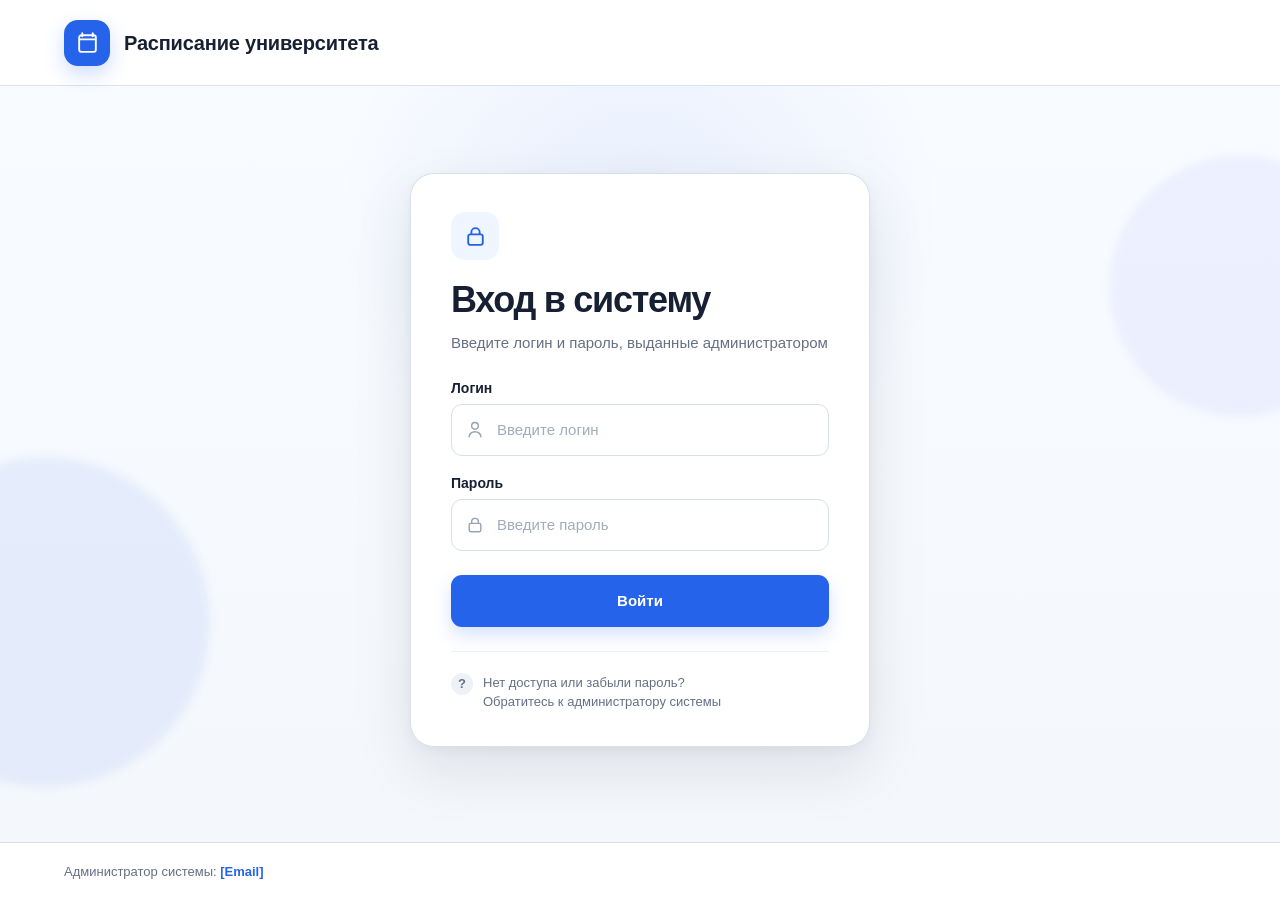
==== frontend/index.html @ 4f02b2ba "Add authorization frontend" ====
<!DOCTYPE html>

<html lang="ru">

<head>
    <!-- head хранит служебную информацию о странице -->

    <meta charset="UTF-8">
    <!-- UTF-8 нужен, чтобы русские буквы отображались правильно -->

    <meta name="viewport" content="width=device-width, initial-scale=1.0">
    <!-- Эта строка помогает странице нормально выглядеть на телефонах -->
    <!-- width=device-width означает использовать реальную ширину экрана -->

    <title>Вход — Расписание университета</title>
    <!-- title — название вкладки в браузере -->

    <link rel="stylesheet" href="styles.css">
    <!-- Подключаем отдельный файл styles.css -->
</head>

<body>
    <!-- body содержит все, что пользователь видит на странице -->

    <div class="page">
        <!-- div — обычный контейнер для объединения элементов -->
        <!-- class="page" связывает этот блок со стилями из styles.css -->

        <header class="page-header">
            <!-- header — верхняя часть страницы, т.е. шапка -->

            <a class="brand" href="#" aria-label="Расписание университета">
                <!-- a обычно используется для ссылки -->
                <!-- Здесь ссылка оформлена как название нашего сайта -->
                <!-- href="#" пока никуда не переводит -->
                <!-- aria-label помогает программам чтения с экрана понять назначение ссылки -->

                <span class="brand__icon" aria-hidden="true">
                    <!-- span — небольшой строчный контейнер -->
                    <!-- Внутри находится иконка календаря -->
                    <!-- aria-hidden="true" говорит, что эту декоративную иконку можно не озвучивать -->

                    <svg viewBox="0 0 24 24" fill="none">
                        <!-- svg позволяет рисовать простые значки прямо в HTML -->
                        <!-- viewBox задает внутреннюю систему координат значка -->
                        <!-- fill="none" означает, что фигура внутри не будет залита цветом -->

                        <path
                            d="M7 3V6M17 3V6M4.5 9H19.5M6 5H18C19.1 5 20 5.9 20 7V19C20 20.1 19.1 21 18 21H6C4.9 21 4 20.1 4 19V7C4 5.9 4.9 5 6 5Z"
                            stroke="currentColor"
                            stroke-width="1.8"
                            stroke-linecap="round"
                            stroke-linejoin="round"
                        />
                        <!-- path описывает линии, из которых нарисован календарь -->
                    </svg>
                </span>

                <span class="brand__text">
                    <!-- Отдельный контейнер для текста названия системы -->

                    <strong>Расписание университета</strong>
                </span>
            </a>
        </header>

        <main class="page-main">
            <!-- main — основное содержимое страницы -->

            <div class="background-shape background-shape--left" aria-hidden="true"></div>
            <!-- Декоративный круг слева -->
            <!-- Он пустой, тк его внешний вид полностью задается через CSS -->

            <div class="background-shape background-shape--right" aria-hidden="true"></div>
            <!-- Такой же декоративный круг справа -->

            <section class="login-card" aria-labelledby="login-title">
                <!-- section объединяет отдельный смысловой раздел страницы - карточка авторизации -->
                <!-- aria-labelledby связывает раздел с заголовком login-title -->

                <div class="login-card__badge" aria-hidden="true">
                    <!-- Контейнер для декоративной иконки замка -->

                    <svg viewBox="0 0 24 24" fill="none">
                        <!-- Векторная иконка замка -->

                        <path
                            d="M8 10V8C8 5.79 9.79 4 12 4C14.21 4 16 5.79 16 8V10M7 10H17C18.1 10 19 10.9 19 12V18C19 19.1 18.1 20 17 20H7C5.9 20 5 19.1 5 18V12C5 10.9 5.9 10 7 10Z"
                            stroke="currentColor"
                            stroke-width="1.8"
                            stroke-linecap="round"
                            stroke-linejoin="round"
                        />
                        <!-- path рисует сам замок -->
                    </svg>
                </div>

                <div class="login-card__heading">
                    <!-- Этот блок хранит заголовок и пояснение формы -->

                    <h1 class="login-card__title" id="login-title">Вход в систему</h1>
                    <!-- h1 — главный заголовок страницы -->
                    <!-- id нужен, чтобы к этому элементу можно было обратиться из CSS, JavaScript или aria-labelledby -->

                    <p class="login-card__subtitle">
                        <!-- p - обычный текстовый абзац -->
                        Введите логин и пароль, выданные администратором
                    </p>
                </div>

                <div
                    class="message message--error"
                    id="login-message"
                    role="alert"
                    aria-live="polite"
                    hidden
                >
                    <!-- Блок для общего сообщения об ошибке входа -->
                    <!-- hidden прячет его при первой загрузке страницы -->
                    <!-- JavaScript уберет hidden, если нужно показать ошибку -->
                    <!-- role="alert" помечает этот блок как важное сообщение для польз-ля-->

                    <span class="message__icon" aria-hidden="true">!</span>
                    <!-- Небольшая иконка с восклицательным знаком -->

                    <div class="message__text">
                        <!-- Контейнер для текста ошибки -->

                        <strong id="message-title">Неверный логин или пароль</strong>
                        <!-- Короткий заголовок ошибки -->

                        <span id="message-description">Проверьте данные и попробуйте снова</span>
                        <!-- Более подробное описание ошибки -->
                    </div>
                </div>

                <form class="login-form" id="login-form" novalidate>
                    <!-- form объединяет поля, которые пользователь должен заполнить -->
                    <!-- id="login-form" нужен JavaScript, чтобы найти эту форму -->
                    <!-- novalidate отключает стандартные сообщения браузера -->
                    <!-- Благодаря этому свои сообщения об ошибках можно показать через JavaScript -->

                    <div class="form-field">
                        <!-- Один блок формы для логина -->

                        <label class="form-field__label" for="login">Логин</label>
                        <!-- label — подпись для поля -->
                        <!-- for="login" связывает подпись с полем, у которого id="login" -->
                        <!-- Если нажать на слово Логин, курсор перейдет в поле -->

                        <div class="form-field__control">
                            <!-- Контейнер объединяет иконку и само поле ввода -->

                            <span class="form-field__icon" aria-hidden="true">
                                <!-- Иконка пользователя внутри поля -->

                                <svg viewBox="0 0 24 24" fill="none">
                                    <!-- Векторная иконка пользователя -->

                                    <path
                                        d="M19 20C19 16.69 15.87 14 12 14C8.13 14 5 16.69 5 20M12 11C14.21 11 16 9.21 16 7C16 4.79 14.21 3 12 3C9.79 3 8 4.79 8 7C8 9.21 9.79 11 12 11Z"
                                        stroke="currentColor"
                                        stroke-width="1.7"
                                        stroke-linecap="round"
                                    />
                                    <!-- path рисует фигуру пользователя -->
                                </svg>
                            </span>

                            <input
                                class="form-field__input"
                                id="login"
                                name="login"
                                type="text"
                                autocomplete="username"
                                placeholder="Введите логин"
                                required
                            >
                            <!-- input — поле, куда пользователь вводит данные -->
                            <!-- autocomplete="username" разрешает браузеру подставлять сохраненный логин -->
                            <!-- placeholder показывает подсказку внутри пустого поля -->
                            <!-- required означает, что поле обязательно -->
                        </div>

                        <span class="form-field__error" id="login-error" hidden>
                            <!-- Отдельная ошибка для пустого поля логина -->
                            <!-- Сначала она скрыта через hidden -->
                            Введите логин
                        </span>
                    </div>

                    <div class="form-field">
                        <!-- Второй блок формы для пароля -->

                        <label class="form-field__label" for="password">Пароль</label>
                        <!-- Подпись связана с полем password -->

                        <div class="form-field__control">
                            <!-- Объединяем иконку замка и поле пароля -->

                            <span class="form-field__icon" aria-hidden="true">
                                <!-- Декоративная иконка замка -->

                                <svg viewBox="0 0 24 24" fill="none">
                                    <!-- Векторная иконка -->

                                    <path
                                        d="M8 10V8C8 5.79 9.79 4 12 4C14.21 4 16 5.79 16 8V10M7 10H17C18.1 10 19 10.9 19 12V18C19 19.1 18.1 20 17 20H7C5.9 20 5 19.1 5 18V12C5 10.9 5.9 10 7 10Z"
                                        stroke="currentColor"
                                        stroke-width="1.7"
                                        stroke-linecap="round"
                                        stroke-linejoin="round"
                                    />
                                    <!-- path рисует замок -->
                                </svg>
                            </span>

                            <input
                                class="form-field__input"
                                id="password"
                                name="password"
                                type="password"
                                autocomplete="current-password"
                                placeholder="Введите пароль"
                                required
                            >
                            <!-- type="password" скрывает введенные символы -->
                            <!-- autocomplete="current-password" помогает браузеру распознать поле пароля -->
                            <!-- required делает поле обязательным -->
                        </div>

                        <span class="form-field__error" id="password-error" hidden>
                            <!-- Ошибка, если пользователь не ввел пароль -->
                            Введите пароль
                        </span>
                    </div>

                    <button class="login-button" id="login-button" type="submit">
                        <!-- button создает кнопку -->
                        <!-- type="submit" означает отправить форму при нажатии -->
                        <!-- JavaScript перехватывает эту отправку и сам выполняет проверку -->
                        Войти
                    </button>
                </form>

                <div class="login-card__help">
                    <!-- Небольшая подсказка под формой -->

                    <span class="login-card__help-icon" aria-hidden="true">?</span>
                    <!-- Декоративный знак вопроса -->

                    <p>
                        <!-- br переносит текст на новую строку -->
                        Нет доступа или забыли пароль?<br>
                        Обратитесь к администратору системы
                    </p>
                </div>
            </section>
        </main>

        <footer class="page-footer">
            <!-- footer — нижняя часть страницы -->

            <span>
                <!-- span нужен, чтобы текст и ссылка были одной строкой -->
                Администратор системы:

                <a href="mailto:admin@mail.ru">[Email]</a>
                <!-- mailto открывает почтовую программу для отправки письма -->
                <!-- admin@mail.ru пока используется как тестовый адрес -->
            </span>
        </footer>
    </div>

    <script src="script.js"></script>
    <!-- Подключаем JavaScript-файл -->
    <!-- Он отвечает за проверку формы, ошибки и действия после нажатия Войти -->
    <!-- Скрипт подключен внизу, чтобы HTML-элементы успели загрузиться раньше него -->
</body>
</html>
---- frontend/styles.css ----
/*
CSS отвечает за внешний вид HTML-страницы

Запись .login-card означает: найти HTML-элемент с class="login-card"
Внутри фигурных скобок перечисляются его свойства
Например color меняет цвет текста, а padding — внутренние отступы
*/

/* Основные цвета */
:root {
    /* Главный синий цвет интерфейса */
    --primary: #2563eb;
    /* Более тёмный синий для наведения на кнопку */
    --primary-dark: #1d4ed8;
    /* Очень светлый синий для фона небольших элементов */
    --primary-light: #eff6ff;
    /* Основной цвет текста */
    --text-main: #172033;
    /* Более светлый цвет второстепенного текста */
    --text-secondary: #667085;
    /* Основной цвет границ */
    --border: #d7dfeb;
    /* Белый цвет основных поверхностей */
    --surface: #ffffff;
    /* Фоновый цвет всей страницы */
    --background: #f4f7fb;
    /* Цвет ошибок */
    --error: #d92d20;
    /* Светлый фон сообщения об ошибке */
    --error-background: #fff4f3;
    /* Цвет успешного действия */
    --success: #15803d;
    /* Светлый фон успешного сообщения */
    --success-background: #f0fdf4;
    /* Максимальная ширина карточки входа */
    --card-width: 460px;
}

/* Без этого padding и border могут неожиданно увеличивать размеры элементов */
*,
*::before,
*::after {
    /* Считаем ширину и высоту элемента вместе с внутренними отступами и рамкой */
    box-sizing: border-box;
}

/* Настройки ниже применяются одновременно к html и body */
html,
/* Основные настройки всей страницы */
body {
    /* Внешний отступ отделяет элемент от соседних элементов */
    margin: 0;
    /* Задаём минимальную высоту элемента */
    min-height: 100%;
}

/* Основные настройки всей страницы */
body {
    /* Не даём странице становиться уже этого значения */
    min-width: 320px;
    /* Задаём цвет текста или иконки */
    color: var(--text-main);
    /* Задаём фон элемента */
    background: var(--background);
    /* Выбираем шрифт для текста */
    font-family: Inter, -apple-system, BlinkMacSystemFont, "Segoe UI", Arial, sans-serif;
    /* Делаем отображение шрифта более аккуратным в некоторых браузерах */
    -webkit-font-smoothing: antialiased;
}

/* Кнопки и поля ввода будут использовать тот же шрифт, что и страница */
button,
input {
    /* Наследуем настройки шрифта от родительского элемента */
    font: inherit;
}

/* Страница состоит из шапки, центральной части и подвала */
.page {
    /* Определяем способ расположения элемента и его содержимого */
    display: grid;
    /* Задаём строки сетки для шапки, основной части и подвала */
    grid-template-rows: auto 1fr auto;
    /* Задаём минимальную высоту элемента */
    min-height: 100vh;
    /* Определяем, что делать с содержимым, которое выходит за границы */
    overflow: hidden;
}

/* Шапка */
.page-header {
    /* Задаём способ позиционирования элемента */
    position: relative;
    /* Определяем, какой элемент будет визуально выше других */
    z-index: 2;
    /* Определяем способ расположения элемента и его содержимого */
    display: flex;
    /* Выравниваем элементы по поперечной оси */
    align-items: center;
    /* Задаём минимальную высоту элемента */
    min-height: 86px;
    /* Внутренний отступ создаёт свободное место внутри элемента */
    padding: 18px clamp(24px, 5vw, 72px);
    /* Задаём фон элемента */
    background: rgba(255, 255, 255, 0.92);
    /* Добавляем нижнюю границу */
    border-bottom: 1px solid rgba(215, 223, 235, 0.9);
    /* Размываем фон, который виден за элементом */
    backdrop-filter: blur(12px);
}

/* Ссылка с иконкой и названием сайта */
.brand {
    /* Определяем способ расположения элемента и его содержимого */
    display: inline-flex;
    /* Выравниваем элементы по поперечной оси */
    align-items: center;
    /* Задаём расстояние между дочерними элементами */
    gap: 14px;
    /* Задаём цвет текста или иконки */
    color: inherit;
    /* Управляем подчёркиванием и другим оформлением текста */
    text-decoration: none;
}

/* Синий квадрат с иконкой календаря */
.brand__icon {
    /* Определяем способ расположения элемента и его содержимого */
    display: inline-flex;
    /* Настраиваем поведение элемента внутри flex-контейнера */
    flex: 0 0 46px;
    /* Выравниваем элементы по поперечной оси */
    align-items: center;
    /* Выравниваем элементы по основной оси */
    justify-content: center;
    /* Задаём ширину элемента */
    width: 46px;
    /* Задаём высоту элемента */
    height: 46px;
    /* Скругляем углы элемента */
    border-radius: 14px;
    /* Задаём фон элемента */
    background: var(--primary);
    /* Задаём цвет текста или иконки */
    color: #ffffff;
    /* Добавляем тень вокруг элемента */
    box-shadow: 0 8px 20px rgba(37, 99, 235, 0.22);
}

/* Размер самой SVG-иконки календаря */
.brand__icon svg {
    /* Задаём ширину элемента */
    width: 25px;
    /* Задаём высоту элемента */
    height: 25px;
}

/* Блок с названием рядом с иконкой */
.brand__text {
    /* Определяем способ расположения элемента и его содержимого */
    display: flex;
    /* Указываем направление расположения элементов во flex-контейнере */
    flex-direction: column;
    /* Задаём расстояние между дочерними элементами */
    gap: 3px;
}

/* Главный текст названия системы */
.brand__text strong {
    /* Задаём размер текста */
    font-size: 20px;
    /* Задаём высоту строки текста */
    line-height: 1.2;
    /* Меняем расстояние между буквами */
    letter-spacing: -0.01em;
}


/* Центральная область занимает свободное место и держит форму примерно по центру */
.page-main {
    /* Задаём способ позиционирования элемента */
    position: relative;
    /* Определяем способ расположения элемента и его содержимого */
    display: flex;
    /* Выравниваем элементы по поперечной оси */
    align-items: center;
    /* Выравниваем элементы по основной оси */
    justify-content: center;
    /* Задаём минимальную высоту элемента */
    min-height: 610px;
    /* Внутренний отступ создаёт свободное место внутри элемента */
    padding: 56px 24px 64px;
    /* Задаём фон элемента */
    background:
        radial-gradient(circle at 50% 18%, rgba(37, 99, 235, 0.08), transparent 34%),
        linear-gradient(180deg, #f8fbff 0%, var(--background) 100%);
}

/* Эти элементы нужны только для легкого фонового объема */
.background-shape {
    /* Задаём способ позиционирования элемента */
    position: absolute;
    /* Скругляем углы элемента */
    border-radius: 999px;
    /* Определяем, реагирует ли элемент на действия мыши */
    pointer-events: none;
    /* Применяем визуальный эффект к элементу */
    filter: blur(4px);
}

/* Левое декоративное пятно */
.background-shape--left {
    /* Задаём положение относительно левого края */
    left: -120px;
    /* Задаём положение относительно нижнего края */
    bottom: 55px;
    /* Задаём ширину элемента */
    width: 330px;
    /* Задаём высоту элемента */
    height: 330px;
    /* Задаём фон элемента */
    background: rgba(37, 99, 235, 0.08);
}

/* Правое декоративное пятно */
.background-shape--right {
    /* Задаём положение относительно верхнего края */
    top: 70px;
    /* Задаём положение относительно правого края */
    right: -90px;
    /* Задаём ширину элемента */
    width: 260px;
    /* Задаём высоту элемента */
    height: 260px;
    /* Задаём фон элемента */
    background: rgba(99, 102, 241, 0.07);
}

/* Карточка сохраняет расположение из макета, но получает современное оформление */
.login-card {
    /* Задаём способ позиционирования элемента */
    position: relative;
    /* Определяем, какой элемент будет визуально выше других */
    z-index: 1;
    /* Задаём ширину элемента */
    width: min(100%, var(--card-width));
    /* Внутренний отступ создаёт свободное место внутри элемента */
    padding: 38px 40px 34px;
    /* Задаём рамку вокруг элемента */
    border: 1px solid rgba(215, 223, 235, 0.95);
    /* Скругляем углы элемента */
    border-radius: 24px;
    /* Задаём фон элемента */
    background: rgba(255, 255, 255, 0.97);
    /* Добавляем тень вокруг элемента */
    box-shadow:
        0 24px 60px rgba(23, 32, 51, 0.10),
        0 4px 12px rgba(23, 32, 51, 0.04);
}

/* Небольшой значок замка над заголовком */
.login-card__badge {
    /* Определяем способ расположения элемента и его содержимого */
    display: inline-flex;
    /* Выравниваем элементы по поперечной оси */
    align-items: center;
    /* Выравниваем элементы по основной оси */
    justify-content: center;
    /* Задаём ширину элемента */
    width: 48px;
    /* Задаём высоту элемента */
    height: 48px;
    /* Добавляем внешний отступ снизу */
    margin-bottom: 20px;
    /* Скругляем углы элемента */
    border-radius: 14px;
    /* Задаём фон элемента */
    background: var(--primary-light);
    /* Задаём цвет текста или иконки */
    color: var(--primary);
}

/* Размер SVG-иконки замка */
.login-card__badge svg {
    /* Задаём ширину элемента */
    width: 25px;
    /* Задаём высоту элемента */
    height: 25px;
}

/* Блок заголовка и поясняющего текста */
.login-card__heading {
    /* Добавляем внешний отступ снизу */
    margin-bottom: 26px;
}


/* Заголовок «Вход в систему» */
.login-card__title {
    /* Внешний отступ отделяет элемент от соседних элементов */
    margin: 0;
    /* Задаём размер текста */
    font-size: clamp(30px, 4vw, 36px);
    /* Задаём высоту строки текста */
    line-height: 1.12;
    /* Задаём толщину начертания текста */
    font-weight: 750;
    /* Меняем расстояние между буквами */
    letter-spacing: -0.035em;
}

/* Поясняющий текст под заголовком */
.login-card__subtitle {
    /* Внешний отступ отделяет элемент от соседних элементов */
    margin: 10px 0 0;
    /* Задаём цвет текста или иконки */
    color: var(--text-secondary);
    /* Задаём размер текста */
    font-size: 15px;
    /* Задаём высоту строки текста */
    line-height: 1.55;
}

/* Блок ошибки занимает место над полями только когда действительно нужен */
.message {
    /* Определяем способ расположения элемента и его содержимого */
    display: flex;
    /* Задаём расстояние между дочерними элементами */
    gap: 12px;
    /* Выравниваем элементы по поперечной оси */
    align-items: flex-start;
    /* Внешний отступ отделяет элемент от соседних элементов */
    margin: 0 0 20px;
    /* Внутренний отступ создаёт свободное место внутри элемента */
    padding: 13px 14px;
    /* Задаём рамку вокруг элемента */
    border: 1px solid currentColor;
    /* Скругляем углы элемента */
    border-radius: 12px;
}

/* Если у сообщения есть hidden, полностью скрываем его */
.message[hidden] {
    /* Определяем способ расположения элемента и его содержимого */
    display: none;
}

/* Круглый значок внутри сообщения */
.message__icon {
    /* Определяем способ расположения элемента и его содержимого */
    display: inline-flex;
    /* Настраиваем поведение элемента внутри flex-контейнера */
    flex: 0 0 28px;
    /* Выравниваем элементы по поперечной оси */
    align-items: center;
    /* Выравниваем элементы по основной оси */
    justify-content: center;
    /* Задаём ширину элемента */
    width: 28px;
    /* Задаём высоту элемента */
    height: 28px;
    /* Добавляем внешний отступ сверху */
    margin-top: 1px;
    /* Задаём рамку вокруг элемента */
    border: 1.5px solid currentColor;
    /* Скругляем углы элемента */
    border-radius: 50%;
    /* Задаём размер текста */
    font-size: 16px;
    /* Задаём толщину начертания текста */
    font-weight: 800;
}

/* Текстовая часть сообщения */
.message__text {
    /* Определяем способ расположения элемента и его содержимого */
    display: flex;
    /* Указываем направление расположения элементов во flex-контейнере */
    flex-direction: column;
    /* Задаём расстояние между дочерними элементами */
    gap: 3px;
    /* Задаём размер текста */
    font-size: 14px;
    /* Задаём высоту строки текста */
    line-height: 1.4;
}

/* Главная строка сообщения */
.message__text strong {
    /* Задаём размер текста */
    font-size: 14px;
}

/* Цвета сообщения об ошибке */
.message--error {
    /* Задаём цвет текста или иконки */
    color: var(--error);
    /* Задаём фон элемента */
    background: var(--error-background);
}

/* Цвета сообщения об успешном действии */
.message--success {
    /* Задаём цвет текста или иконки */
    color: var(--success);
    /* Задаём фон элемента */
    background: var(--success-background);
}

/* Поля сделаны достаточно крупными, чтобы ими было удобно пользоваться */
.form-field {
    /* Добавляем внешний отступ снизу */
    margin-bottom: 19px;
}

/* Подпись над полем ввода */
.form-field__label {
    /* Определяем способ расположения элемента и его содержимого */
    display: block;
    /* Добавляем внешний отступ снизу */
    margin-bottom: 8px;
    /* Задаём цвет текста или иконки */
    color: var(--text-main);
    /* Задаём размер текста */
    font-size: 14px;
    /* Задаём толщину начертания текста */
    font-weight: 650;
}

/* Оболочка поля ввода и его иконки */
.form-field__control {
    /* Задаём способ позиционирования элемента */
    position: relative;
}

/* Иконка внутри поля ввода */
.form-field__icon {
    /* Задаём способ позиционирования элемента */
    position: absolute;
    /* Задаём положение относительно верхнего края */
    top: 50%;
    /* Задаём положение относительно левого края */
    left: 14px;
    /* Определяем способ расположения элемента и его содержимого */
    display: inline-flex;
    /* Задаём ширину элемента */
    width: 20px;
    /* Задаём высоту элемента */
    height: 20px;
    /* Задаём цвет текста или иконки */
    color: #98a2b3;
    /* Визуально сдвигаем, поворачиваем или масштабируем элемент */
    transform: translateY(-50%);
    /* Определяем, реагирует ли элемент на действия мыши */
    pointer-events: none;
}

/* Размер SVG-иконки внутри поля */
.form-field__icon svg {
    /* Задаём ширину элемента */
    width: 20px;
    /* Задаём высоту элемента */
    height: 20px;
}

/* Обычный вид поля ввода */
.form-field__input {
    /* Задаём ширину элемента */
    width: 100%;
    /* Задаём высоту элемента */
    height: 52px;
    /* Внутренний отступ создаёт свободное место внутри элемента */
    padding: 0 15px 0 45px;
    /* Задаём рамку вокруг элемента */
    border: 1px solid var(--border);
    /* Скругляем углы элемента */
    border-radius: 11px;
    /* Задаём внешнее выделение элемента без изменения его размеров */
    outline: none;
    /* Задаём фон элемента */
    background: #ffffff;
    /* Задаём цвет текста или иконки */
    color: var(--text-main);
    /* Задаём размер текста */
    font-size: 15px;
    /* Делаем изменение свойств плавным */
    transition: border-color 0.18s ease, box-shadow 0.18s ease, background 0.18s ease;
}

/* Стиль подсказки внутри пустого поля */
.form-field__input::placeholder {
    /* Задаём цвет текста или иконки */
    color: #a3acba;
}

/* Что меняется, когда курсор находится над полем */
.form-field__input:hover {
    border-color: #b8c3d3;
}

/* Что меняется, когда пользователь нажал на поле и вводит текст */
.form-field__input:focus {
    border-color: var(--primary);
    /* Добавляем тень вокруг элемента */
    box-shadow: 0 0 0 4px rgba(37, 99, 235, 0.11);
}

/* Красная рамка появляется только после ошибки */
.form-field__input.is-invalid {
    border-color: var(--error);
    /* Задаём фон элемента */
    background: #fffafa;
}

/* Вид ошибочного поля, когда оно активно */
.form-field__input.is-invalid:focus {
    /* Добавляем тень вокруг элемента */
    box-shadow: 0 0 0 4px rgba(217, 45, 32, 0.09);
}

/* Текст ошибки под конкретным полем */
.form-field__error {
    /* Определяем способ расположения элемента и его содержимого */
    display: block;
    /* Добавляем внешний отступ сверху */
    margin-top: 6px;
    /* Задаём цвет текста или иконки */
    color: var(--error);
    /* Задаём размер текста */
    font-size: 13px;
    /* Задаём высоту строки текста */
    line-height: 1.4;
}

/* Скрываем текст ошибки, пока он не нужен */
.form-field__error[hidden] {
    /* Определяем способ расположения элемента и его содержимого */
    display: none;
}

/* Основная кнопка специально заметнее остальных элементов формы */
.login-button {
    /* Задаём ширину элемента */
    width: 100%;
    /* Задаём высоту элемента */
    height: 52px;
    /* Добавляем внешний отступ сверху */
    margin-top: 5px;
    /* Задаём рамку вокруг элемента */
    border: 0;
    /* Скругляем углы элемента */
    border-radius: 11px;
    /* Задаём фон элемента */
    background: var(--primary);
    /* Задаём цвет текста или иконки */
    color: #ffffff;
    /* Задаём размер текста */
    font-size: 15px;
    /* Задаём толщину начертания текста */
    font-weight: 700;
    /* Меняем вид курсора мыши над элементом */
    cursor: pointer;
    /* Добавляем тень вокруг элемента */
    box-shadow: 0 8px 18px rgba(37, 99, 235, 0.19);
    /* Делаем изменение свойств плавным */
    transition: background 0.18s ease, transform 0.18s ease, box-shadow 0.18s ease;
}

/* Вид кнопки, когда на неё навели мышь */
.login-button:hover {
    /* Задаём фон элемента */
    background: var(--primary-dark);
    /* Добавляем тень вокруг элемента */
    box-shadow: 0 10px 22px rgba(37, 99, 235, 0.24);
    /* Визуально сдвигаем, поворачиваем или масштабируем элемент */
    transform: translateY(-1px);
}

/* Вид кнопки непосредственно в момент нажатия */
.login-button:active {
    /* Визуально сдвигаем, поворачиваем или масштабируем элемент */
    transform: translateY(0);
}

/* Выделение кнопки при управлении с клавиатуры */
.login-button:focus-visible {
    /* Задаём внешнее выделение элемента без изменения его размеров */
    outline: 3px solid rgba(37, 99, 235, 0.28);
    /* Отодвигаем внешнее выделение от границы элемента */
    outline-offset: 3px;
}

/* Вид кнопки, пока выполняется проверка входа */
.login-button:disabled {
    /* Меняем вид курсора мыши над элементом */
    cursor: wait;
    /* Задаём прозрачность элемента */
    opacity: 0.68;
    /* Визуально сдвигаем, поворачиваем или масштабируем элемент */
    transform: none;
}

/* Подсказка о том, куда обращаться при проблемах со входом */
.login-card__help {
    /* Определяем способ расположения элемента и его содержимого */
    display: flex;
    /* Задаём расстояние между дочерними элементами */
    gap: 10px;
    /* Выравниваем элементы по поперечной оси */
    align-items: flex-start;
    /* Добавляем внешний отступ сверху */
    margin-top: 24px;
    padding-top: 21px;
    /* Добавляем верхнюю границу */
    border-top: 1px solid #edf0f5;
    /* Задаём цвет текста или иконки */
    color: var(--text-secondary);
}

/* Круглый значок вопроса у подсказки */
.login-card__help-icon {
    /* Определяем способ расположения элемента и его содержимого */
    display: inline-flex;
    /* Настраиваем поведение элемента внутри flex-контейнера */
    flex: 0 0 22px;
    /* Выравниваем элементы по поперечной оси */
    align-items: center;
    /* Выравниваем элементы по основной оси */
    justify-content: center;
    /* Задаём ширину элемента */
    width: 22px;
    /* Задаём высоту элемента */
    height: 22px;
    /* Скругляем углы элемента */
    border-radius: 50%;
    /* Задаём фон элемента */
    background: #eef2f7;
    /* Задаём цвет текста или иконки */
    color: #667085;
    /* Задаём размер текста */
    font-size: 13px;
    /* Задаём толщину начертания текста */
    font-weight: 750;
}

/* Текст подсказки */
.login-card__help p {
    /* Внешний отступ отделяет элемент от соседних элементов */
    margin: 0;
    /* Задаём размер текста */
    font-size: 13px;
    /* Задаём высоту строки текста */
    line-height: 1.5;
}

/* Подвал оставляет контакт администратора на том же месте, что и в исходном макете */
.page-footer {
    /* Задаём способ позиционирования элемента */
    position: relative;
    /* Определяем, какой элемент будет визуально выше других */
    z-index: 2;
    /* Определяем способ расположения элемента и его содержимого */
    display: flex;
    /* Выравниваем элементы по основной оси */
    justify-content: flex-start;
    /* Выравниваем элементы по поперечной оси */
    align-items: center;
    /* Задаём минимальную высоту элемента */
    min-height: 58px;
    /* Внутренний отступ создаёт свободное место внутри элемента */
    padding: 14px clamp(24px, 5vw, 72px);
    /* Добавляем верхнюю границу */
    border-top: 1px solid var(--border);
    /* Задаём фон элемента */
    background: #ffffff;
    /* Задаём цвет текста или иконки */
    color: var(--text-secondary);
    /* Задаём размер текста */
    font-size: 13px;
}

/* Ссылка на почту администратора */
.page-footer a {
    /* Задаём цвет текста или иконки */
    color: var(--primary);
    /* Задаём толщину начертания текста */
    font-weight: 650;
    /* Управляем подчёркиванием и другим оформлением текста */
    text-decoration: none;
}

/* Подчёркиваем ссылку, когда на неё навели мышь */
.page-footer a:hover {
    /* Управляем подчёркиванием и другим оформлением текста */
    text-decoration: underline;
}

/* На планшетах и телефонах убираем лишние детали и уменьшаем отступы */
@media (max-width: 640px) {
    /* Шапка страницы с названием системы */
    .page-header {
        /* Задаём минимальную высоту элемента */
        min-height: 74px;
        /* Внутренний отступ создаёт свободное место внутри элемента */
        padding: 14px 18px;
    }

    /* Ссылка с иконкой и названием сайта */
    .brand {
        /* Задаём расстояние между дочерними элементами */
        gap: 11px;
    }

    /* Синий квадрат с иконкой календаря */
    .brand__icon {
        /* Задаём базовый размер элемента внутри flex-контейнера */
        flex-basis: 40px;
        /* Задаём ширину элемента */
        width: 40px;
        /* Задаём высоту элемента */
        height: 40px;
        /* Скругляем углы элемента */
        border-radius: 12px;
    }

    /* Главный текст названия системы */
    .brand__text strong {
        /* Задаём размер текста */
        font-size: 17px;
    }

    .brand__text span {
        /* Определяем способ расположения элемента и его содержимого */
        display: none;
    }

    /* Центральная часть страницы, в которой находится форма входа */
    .page-main {
        /* Выравниваем элементы по поперечной оси */
        align-items: flex-start;
        /* Задаём минимальную высоту элемента */
        min-height: 0;
        /* Внутренний отступ создаёт свободное место внутри элемента */
        padding: 32px 16px 40px;
    }

    /* Общие настройки декоративных пятен на фоне */
    .background-shape {
        /* Определяем способ расположения элемента и его содержимого */
        display: none;
    }

    /* Белая карточка с формой входа */
    .login-card {
        /* Внутренний отступ создаёт свободное место внутри элемента */
        padding: 30px 22px 26px;
        /* Скругляем углы элемента */
        border-radius: 20px;
    }

    /* Небольшой значок замка над заголовком */
    .login-card__badge {
        /* Задаём ширину элемента */
        width: 44px;
        /* Задаём высоту элемента */
        height: 44px;
        /* Добавляем внешний отступ снизу */
        margin-bottom: 17px;
    }

    /* Блок заголовка и поясняющего текста */
    .login-card__heading {
        /* Добавляем внешний отступ снизу */
        margin-bottom: 23px;
    }

    /* Нижняя часть страницы с контактом администратора */
    .page-footer {
        /* Выравниваем элементы по поперечной оси */
        align-items: flex-start;
        /* Внутренний отступ создаёт свободное место внутри элемента */
        padding: 14px 18px;
    }
}

/* Если пользователь отключил анимации в системе, не заставляем их проигрываться */
@media (prefers-reduced-motion: reduce) {
    *,
    *::before,
    *::after {
        /* Управляем плавностью прокрутки страницы */
        scroll-behavior: auto !important;
        /* Делаем изменение свойств плавным */
        transition: none !important;
    }
}
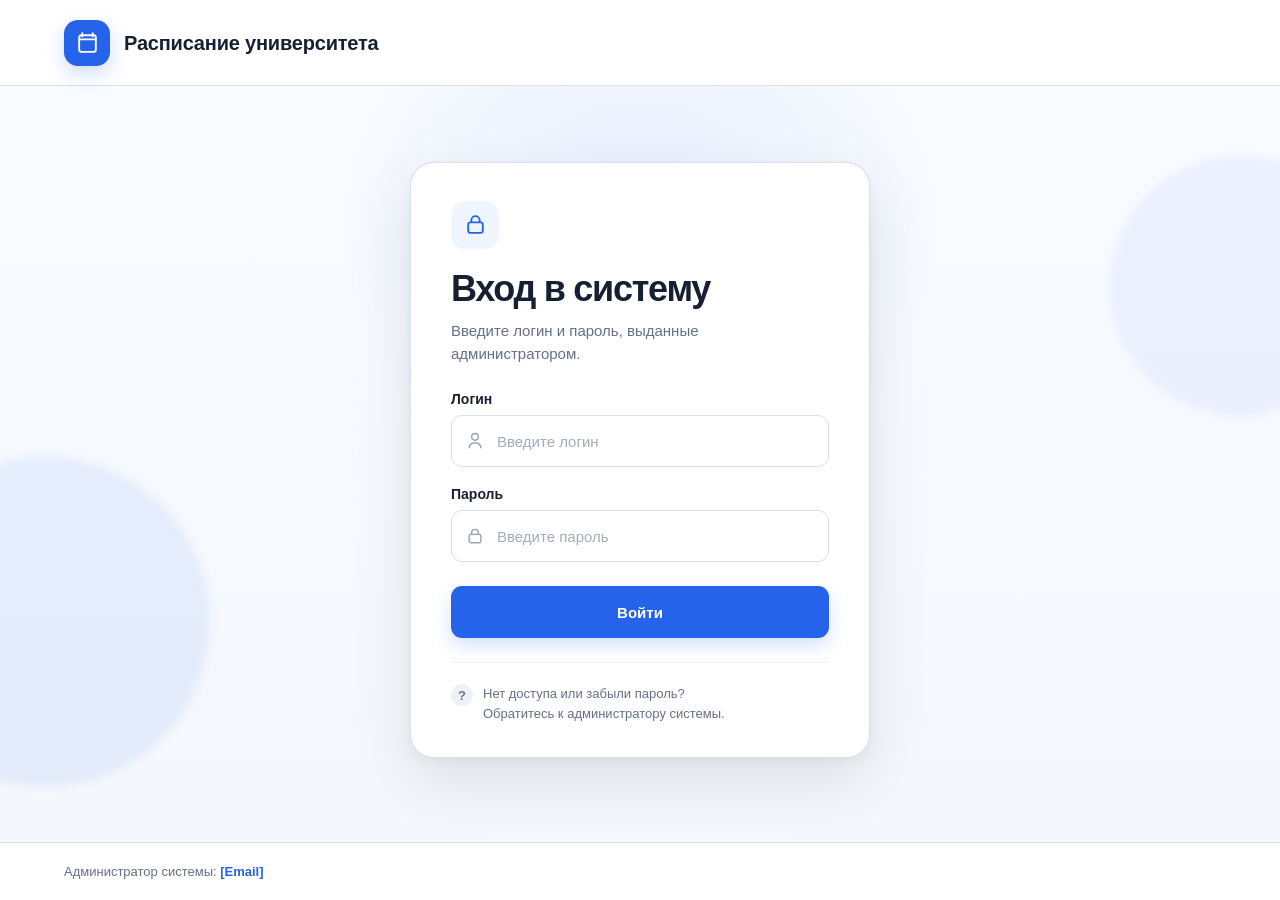
==== commit 336ff29f: "кабинет администратора до вкладки преподаватели" ====
--- a/frontend/index.html
+++ b/frontend/index.html
@@ -104,7 +104,7 @@
 
                     <p class="login-card__subtitle">
                         <!-- p - обычный текстовый абзац -->
-                        Введите логин и пароль, выданные администратором
+                        Введите логин и пароль, выданные администратором.
                     </p>
                 </div>
 
@@ -252,7 +252,7 @@
                     <p>
                         <!-- br переносит текст на новую строку -->
                         Нет доступа или забыли пароль?<br>
-                        Обратитесь к администратору системы
+                        Обратитесь к администратору системы.
                     </p>
                 </div>
             </section>
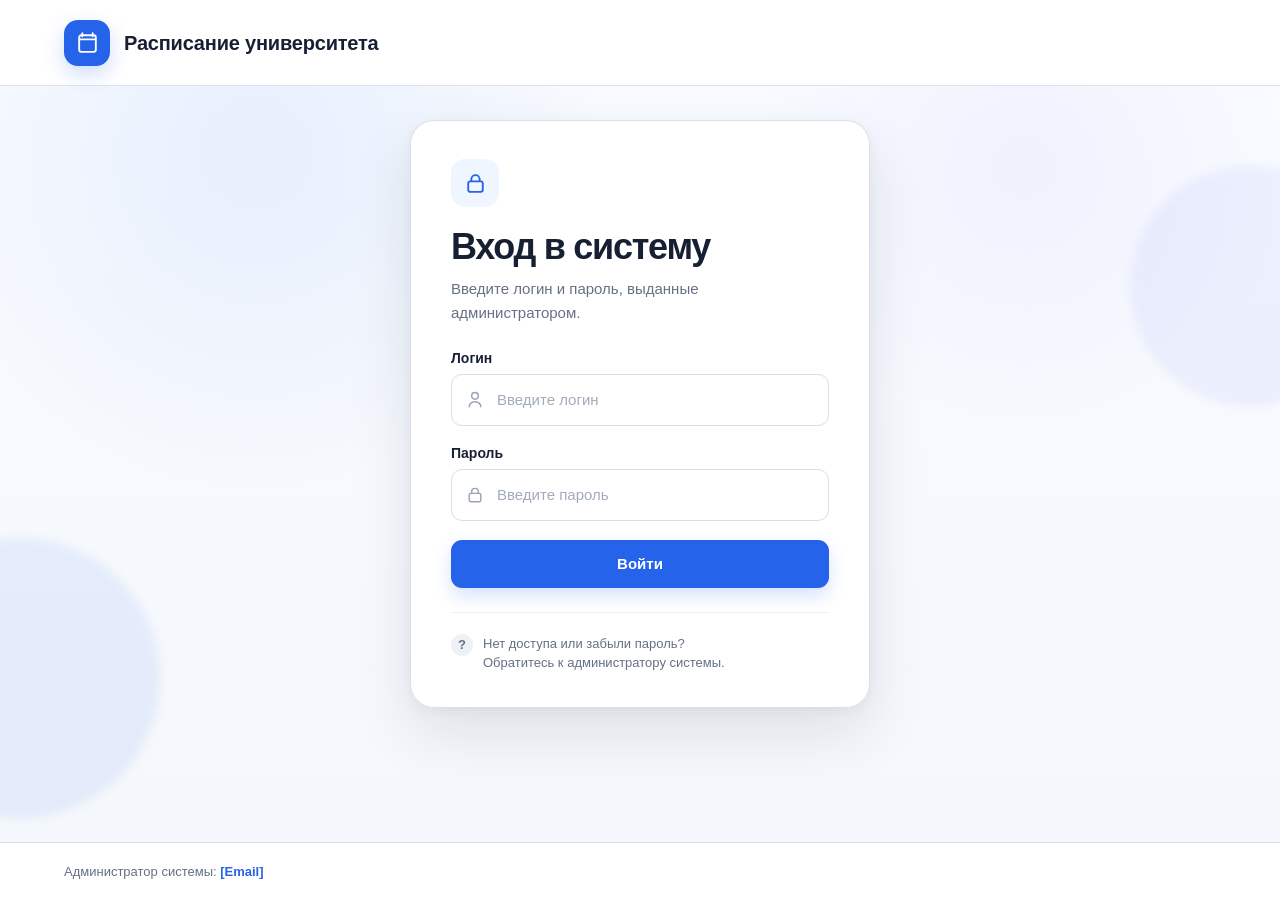
==== commit 1cdd15d3: "Обновлен интерфейс администратора и добавлены новые разделы" ====
--- a/frontend/index.html
+++ b/frontend/index.html
@@ -3,47 +3,28 @@
 <html lang="ru">
 
 <head>
-    <!-- head хранит служебную информацию о странице -->
 
     <meta charset="UTF-8">
-    <!-- UTF-8 нужен, чтобы русские буквы отображались правильно -->
 
     <meta name="viewport" content="width=device-width, initial-scale=1.0">
-    <!-- Эта строка помогает странице нормально выглядеть на телефонах -->
-    <!-- width=device-width означает использовать реальную ширину экрана -->
 
     <title>Вход — Расписание университета</title>
-    <!-- title — название вкладки в браузере -->
 
     <link rel="stylesheet" href="styles.css">
-    <!-- Подключаем отдельный файл styles.css -->
+    
 </head>
 
 <body>
-    <!-- body содержит все, что пользователь видит на странице -->
 
     <div class="page">
-        <!-- div — обычный контейнер для объединения элементов -->
-        <!-- class="page" связывает этот блок со стилями из styles.css -->
 
         <header class="page-header">
-            <!-- header — верхняя часть страницы, т.е. шапка -->
 
             <a class="brand" href="#" aria-label="Расписание университета">
-                <!-- a обычно используется для ссылки -->
-                <!-- Здесь ссылка оформлена как название нашего сайта -->
-                <!-- href="#" пока никуда не переводит -->
-                <!-- aria-label помогает программам чтения с экрана понять назначение ссылки -->
 
                 <span class="brand__icon" aria-hidden="true">
-                    <!-- span — небольшой строчный контейнер -->
-                    <!-- Внутри находится иконка календаря -->
-                    <!-- aria-hidden="true" говорит, что эту декоративную иконку можно не озвучивать -->
 
                     <svg viewBox="0 0 24 24" fill="none">
-                        <!-- svg позволяет рисовать простые значки прямо в HTML -->
-                        <!-- viewBox задает внутреннюю систему координат значка -->
-                        <!-- fill="none" означает, что фигура внутри не будет залита цветом -->
 
                         <path
                             d="M7 3V6M17 3V6M4.5 9H19.5M6 5H18C19.1 5 20 5.9 20 7V19C20 20.1 19.1 21 18 21H6C4.9 21 4 20.1 4 19V7C4 5.9 4.9 5 6 5Z"
@@ -52,12 +33,11 @@
                             stroke-linecap="round"
                             stroke-linejoin="round"
                         />
-                        <!-- path описывает линии, из которых нарисован календарь -->
+                        
                     </svg>
                 </span>
 
                 <span class="brand__text">
-                    <!-- Отдельный контейнер для текста названия системы -->
 
                     <strong>Расписание университета</strong>
                 </span>
@@ -65,24 +45,16 @@
         </header>
 
         <main class="page-main">
-            <!-- main — основное содержимое страницы -->
 
             <div class="background-shape background-shape--left" aria-hidden="true"></div>
-            <!-- Декоративный круг слева -->
-            <!-- Он пустой, тк его внешний вид полностью задается через CSS -->
 
             <div class="background-shape background-shape--right" aria-hidden="true"></div>
-            <!-- Такой же декоративный круг справа -->
 
             <section class="login-card" aria-labelledby="login-title">
-                <!-- section объединяет отдельный смысловой раздел страницы - карточка авторизации -->
-                <!-- aria-labelledby связывает раздел с заголовком login-title -->
 
                 <div class="login-card__badge" aria-hidden="true">
-                    <!-- Контейнер для декоративной иконки замка -->
 
                     <svg viewBox="0 0 24 24" fill="none">
-                        <!-- Векторная иконка замка -->
 
                         <path
                             d="M8 10V8C8 5.79 9.79 4 12 4C14.21 4 16 5.79 16 8V10M7 10H17C18.1 10 19 10.9 19 12V18C19 19.1 18.1 20 17 20H7C5.9 20 5 19.1 5 18V12C5 10.9 5.9 10 7 10Z"
@@ -91,19 +63,16 @@
                             stroke-linecap="round"
                             stroke-linejoin="round"
                         />
-                        <!-- path рисует сам замок -->
+                        
                     </svg>
                 </div>
 
                 <div class="login-card__heading">
-                    <!-- Этот блок хранит заголовок и пояснение формы -->
 
                     <h1 class="login-card__title" id="login-title">Вход в систему</h1>
-                    <!-- h1 — главный заголовок страницы -->
-                    <!-- id нужен, чтобы к этому элементу можно было обратиться из CSS, JavaScript или aria-labelledby -->
 
                     <p class="login-card__subtitle">
-                        <!-- p - обычный текстовый абзац -->
+                        
                         Введите логин и пароль, выданные администратором.
                     </p>
                 </div>
@@ -115,47 +84,29 @@
                     aria-live="polite"
                     hidden
                 >
-                    <!-- Блок для общего сообщения об ошибке входа -->
-                    <!-- hidden прячет его при первой загрузке страницы -->
-                    <!-- JavaScript уберет hidden, если нужно показать ошибку -->
-                    <!-- role="alert" помечает этот блок как важное сообщение для польз-ля-->
 
                     <span class="message__icon" aria-hidden="true">!</span>
-                    <!-- Небольшая иконка с восклицательным знаком -->
 
                     <div class="message__text">
-                        <!-- Контейнер для текста ошибки -->
 
                         <strong id="message-title">Неверный логин или пароль</strong>
-                        <!-- Короткий заголовок ошибки -->
 
                         <span id="message-description">Проверьте данные и попробуйте снова</span>
-                        <!-- Более подробное описание ошибки -->
+                        
                     </div>
                 </div>
 
                 <form class="login-form" id="login-form" novalidate>
-                    <!-- form объединяет поля, которые пользователь должен заполнить -->
-                    <!-- id="login-form" нужен JavaScript, чтобы найти эту форму -->
-                    <!-- novalidate отключает стандартные сообщения браузера -->
-                    <!-- Благодаря этому свои сообщения об ошибках можно показать через JavaScript -->
 
                     <div class="form-field">
-                        <!-- Один блок формы для логина -->
 
                         <label class="form-field__label" for="login">Логин</label>
-                        <!-- label — подпись для поля -->
-                        <!-- for="login" связывает подпись с полем, у которого id="login" -->
-                        <!-- Если нажать на слово Логин, курсор перейдет в поле -->
 
                         <div class="form-field__control">
-                            <!-- Контейнер объединяет иконку и само поле ввода -->
 
                             <span class="form-field__icon" aria-hidden="true">
-                                <!-- Иконка пользователя внутри поля -->
 
                                 <svg viewBox="0 0 24 24" fill="none">
-                                    <!-- Векторная иконка пользователя -->
 
                                     <path
                                         d="M19 20C19 16.69 15.87 14 12 14C8.13 14 5 16.69 5 20M12 11C14.21 11 16 9.21 16 7C16 4.79 14.21 3 12 3C9.79 3 8 4.79 8 7C8 9.21 9.79 11 12 11Z"
@@ -163,7 +114,7 @@
                                         stroke-width="1.7"
                                         stroke-linecap="round"
                                     />
-                                    <!-- path рисует фигуру пользователя -->
+                                    
                                 </svg>
                             </span>
 
@@ -176,33 +127,24 @@
                                 placeholder="Введите логин"
                                 required
                             >
-                            <!-- input — поле, куда пользователь вводит данные -->
-                            <!-- autocomplete="username" разрешает браузеру подставлять сохраненный логин -->
-                            <!-- placeholder показывает подсказку внутри пустого поля -->
-                            <!-- required означает, что поле обязательно -->
+
                         </div>
 
                         <span class="form-field__error" id="login-error" hidden>
-                            <!-- Отдельная ошибка для пустого поля логина -->
-                            <!-- Сначала она скрыта через hidden -->
+
                             Введите логин
                         </span>
                     </div>
 
                     <div class="form-field">
-                        <!-- Второй блок формы для пароля -->
 
                         <label class="form-field__label" for="password">Пароль</label>
-                        <!-- Подпись связана с полем password -->
 
                         <div class="form-field__control">
-                            <!-- Объединяем иконку замка и поле пароля -->
 
                             <span class="form-field__icon" aria-hidden="true">
-                                <!-- Декоративная иконка замка -->
 
                                 <svg viewBox="0 0 24 24" fill="none">
-                                    <!-- Векторная иконка -->
 
                                     <path
                                         d="M8 10V8C8 5.79 9.79 4 12 4C14.21 4 16 5.79 16 8V10M7 10H17C18.1 10 19 10.9 19 12V18C19 19.1 18.1 20 17 20H7C5.9 20 5 19.1 5 18V12C5 10.9 5.9 10 7 10Z"
@@ -211,7 +153,7 @@
                                         stroke-linecap="round"
                                         stroke-linejoin="round"
                                     />
-                                    <!-- path рисует замок -->
+                                    
                                 </svg>
                             </span>
 
@@ -224,33 +166,27 @@
                                 placeholder="Введите пароль"
                                 required
                             >
-                            <!-- type="password" скрывает введенные символы -->
-                            <!-- autocomplete="current-password" помогает браузеру распознать поле пароля -->
-                            <!-- required делает поле обязательным -->
+
                         </div>
 
                         <span class="form-field__error" id="password-error" hidden>
-                            <!-- Ошибка, если пользователь не ввел пароль -->
+                            
                             Введите пароль
                         </span>
                     </div>
 
                     <button class="login-button" id="login-button" type="submit">
-                        <!-- button создает кнопку -->
-                        <!-- type="submit" означает отправить форму при нажатии -->
-                        <!-- JavaScript перехватывает эту отправку и сам выполняет проверку -->
+
                         Войти
                     </button>
                 </form>
 
                 <div class="login-card__help">
-                    <!-- Небольшая подсказка под формой -->
 
                     <span class="login-card__help-icon" aria-hidden="true">?</span>
-                    <!-- Декоративный знак вопроса -->
 
                     <p>
-                        <!-- br переносит текст на новую строку -->
+                        
                         Нет доступа или забыли пароль?<br>
                         Обратитесь к администратору системы.
                     </p>
@@ -259,22 +195,18 @@
         </main>
 
         <footer class="page-footer">
-            <!-- footer — нижняя часть страницы -->
 
             <span>
-                <!-- span нужен, чтобы текст и ссылка были одной строкой -->
+                
                 Администратор системы:
 
                 <a href="mailto:admin@mail.ru">[Email]</a>
-                <!-- mailto открывает почтовую программу для отправки письма -->
-                <!-- admin@mail.ru пока используется как тестовый адрес -->
+
             </span>
         </footer>
     </div>
 
     <script src="script.js"></script>
-    <!-- Подключаем JavaScript-файл -->
-    <!-- Он отвечает за проверку формы, ошибки и действия после нажатия Войти -->
-    <!-- Скрипт подключен внизу, чтобы HTML-элементы успели загрузиться раньше него -->
+
 </body>
 </html>
--- a/frontend/styles.css
+++ b/frontend/styles.css
@@ -1,796 +1,1636 @@
-/*
-CSS отвечает за внешний вид HTML-страницы
-
-Запись .login-card означает: найти HTML-элемент с class="login-card"
-Внутри фигурных скобок перечисляются его свойства
-Например color меняет цвет текста, а padding — внутренние отступы
-*/
-
-/* Основные цвета */
+
+
 :root {
-    /* Главный синий цвет интерфейса */
+    
     --primary: #2563eb;
-    /* Более тёмный синий для наведения на кнопку */
+    
     --primary-dark: #1d4ed8;
-    /* Очень светлый синий для фона небольших элементов */
+    
     --primary-light: #eff6ff;
-    /* Основной цвет текста */
+    
     --text-main: #172033;
-    /* Более светлый цвет второстепенного текста */
+    
     --text-secondary: #667085;
-    /* Основной цвет границ */
+    
     --border: #d7dfeb;
-    /* Белый цвет основных поверхностей */
+    
     --surface: #ffffff;
-    /* Фоновый цвет всей страницы */
+    
     --background: #f4f7fb;
-    /* Цвет ошибок */
+    
     --error: #d92d20;
-    /* Светлый фон сообщения об ошибке */
+    
     --error-background: #fff4f3;
-    /* Цвет успешного действия */
+    
     --success: #15803d;
-    /* Светлый фон успешного сообщения */
+    
     --success-background: #f0fdf4;
-    /* Максимальная ширина карточки входа */
-    --card-width: 460px;
-}
-
-/* Без этого padding и border могут неожиданно увеличивать размеры элементов */
-*,
-*::before,
-*::after {
-    /* Считаем ширину и высоту элемента вместе с внутренними отступами и рамкой */
+    
+    --shadow-lg: 0 24px 60px rgba(23, 32, 51, 0.10), 0 4px 12px rgba(23, 32, 51, 0.04);
+    
+    --shadow-md: 0 12px 28px rgba(23, 32, 51, 0.08), 0 2px 8px rgba(23, 32, 51, 0.04);
+}
+
+*, *::before, *::after {
+    
     box-sizing: border-box;
 }
 
-/* Настройки ниже применяются одновременно к html и body */
-html,
-/* Основные настройки всей страницы */
+html, body {
+    
+    margin: 0;
+    
+    min-height: 100%;
+}
+
 body {
-    /* Внешний отступ отделяет элемент от соседних элементов */
+    
+    min-width: 320px;
+    
+    color: var(--text-main);
+    
+    background: var(--background);
+    
+    font-family: Inter, -apple-system, BlinkMacSystemFont, "Segoe UI", Arial, sans-serif;
+    
+    -webkit-font-smoothing: antialiased;
+}
+
+button, input, select {
+    
+    font: inherit;
+}
+
+a {
+    
+    color: inherit;
+    
+    text-decoration: none;
+}
+
+.page {
+    
+    display: grid;
+    
+    grid-template-rows: auto 1fr auto;
+    
+    min-height: 100vh;
+    
+    overflow: hidden;
+}
+
+.page-header {
+    
+    position: relative;
+    
+    z-index: 2;
+    
+    display: flex;
+    
+    align-items: center;
+    
+    justify-content: space-between;
+    
+    gap: 20px;
+    
+    min-height: 86px;
+    
+    padding: 18px clamp(24px, 5vw, 72px);
+    
+    background: rgba(255, 255, 255, 0.92);
+    
+    border-bottom: 1px solid rgba(215, 223, 235, 0.9);
+    
+    backdrop-filter: blur(12px);
+}
+
+.brand {
+    
+    display: inline-flex;
+    
+    align-items: center;
+    
+    gap: 14px;
+}
+
+.brand__icon {
+    
+    display: inline-flex;
+    
+    flex: 0 0 46px;
+    
+    align-items: center;
+    
+    justify-content: center;
+    
+    width: 46px;
+    
+    height: 46px;
+    
+    border-radius: 14px;
+    
+    background: var(--primary);
+    
+    color: #ffffff;
+    
+    box-shadow: 0 8px 20px rgba(37, 99, 235, 0.22);
+}
+
+.brand__icon svg {
+    
+    width: 25px;
+    
+    height: 25px;
+}
+
+.brand__text strong {
+    
+    display: block;
+    
+    font-size: 20px;
+    
+    line-height: 1.2;
+    
+    letter-spacing: -0.01em;
+}
+
+.user-panel {
+    
+    display: flex;
+    
+    align-items: center;
+    
+    gap: 16px;
+}
+
+.user-panel__text {
+    
+    text-align: right;
+}
+
+.user-panel__name {
+    
+    display: block;
+    
+    font-size: 14px;
+    
+    font-weight: 700;
+}
+
+.user-panel__meta {
+    
+    display: block;
+    
+    margin-top: 2px;
+    
+    color: var(--text-secondary);
+    
+    font-size: 13px;
+}
+
+.logout-button {
+    
+    display: inline-flex;
+    
+    align-items: center;
+    
+    justify-content: center;
+    
+    min-width: 96px;
+    
+    height: 44px;
+    
+    padding: 0 18px;
+    
+    border: 1px solid var(--border);
+    
+    border-radius: 11px;
+    
+    background: #ffffff;
+    
+    color: var(--text-main);
+    
+    font-weight: 650;
+    
+    cursor: pointer;
+    
+    transition: border-color 0.18s ease, background 0.18s ease, transform 0.18s ease;
+}
+
+.logout-button:hover {
+    
+    border-color: #b8c3d3;
+    
+    background: #f9fbfe;
+    
+    transform: translateY(-1px);
+}
+
+.page-main {
+    
+    position: relative;
+    
+    padding: 34px 24px 48px;
+    
+    background:
+        radial-gradient(circle at 20% 8%, rgba(37, 99, 235, 0.08), transparent 28%),
+        radial-gradient(circle at 80% 10%, rgba(99, 102, 241, 0.06), transparent 22%),
+        linear-gradient(180deg, #f8fbff 0%, var(--background) 100%);
+}
+
+.background-shape {
+    
+    position: absolute;
+    
+    border-radius: 999px;
+    
+    pointer-events: none;
+    
+    filter: blur(4px);
+}
+
+.background-shape--left {
+    
+    left: -120px;
+    
+    bottom: 24px;
+    
+    width: 280px;
+    
+    height: 280px;
+    
+    background: rgba(37, 99, 235, 0.08);
+}
+
+.background-shape--right {
+    
+    top: 80px;
+    
+    right: -90px;
+    
+    width: 240px;
+    
+    height: 240px;
+    
+    background: rgba(99, 102, 241, 0.07);
+}
+
+.page-footer {
+    
+    position: relative;
+    
+    z-index: 2;
+    
+    display: flex;
+    
+    justify-content: flex-start;
+    
+    align-items: center;
+    
+    min-height: 58px;
+    
+    padding: 14px clamp(24px, 5vw, 72px);
+    
+    border-top: 1px solid var(--border);
+    
+    background: #ffffff;
+    
+    color: var(--text-secondary);
+    
+    font-size: 13px;
+}
+
+.page-footer a {
+    
+    color: var(--primary);
+    
+    font-weight: 650;
+}
+
+.login-card {
+    
+    position: relative;
+    
+    z-index: 1;
+    
+    width: min(100%, 460px);
+    
+    margin: 0 auto;
+    
+    padding: 38px 40px 34px;
+    
+    border: 1px solid rgba(215, 223, 235, 0.95);
+    
+    border-radius: 24px;
+    
+    background: rgba(255, 255, 255, 0.97);
+    
+    box-shadow: var(--shadow-lg);
+}
+
+.login-card__badge {
+    
+    display: inline-flex;
+    
+    align-items: center;
+    
+    justify-content: center;
+    
+    width: 48px;
+    
+    height: 48px;
+    
+    margin-bottom: 20px;
+    
+    border-radius: 14px;
+    
+    background: var(--primary-light);
+    
+    color: var(--primary);
+}
+
+.login-card__badge svg {
+    
+    width: 25px;
+    
+    height: 25px;
+}
+
+.login-card__heading {
+    
+    margin-bottom: 26px;
+}
+
+.login-card__title {
+    
     margin: 0;
-    /* Задаём минимальную высоту элемента */
-    min-height: 100%;
-}
-
-/* Основные настройки всей страницы */
-body {
-    /* Не даём странице становиться уже этого значения */
-    min-width: 320px;
-    /* Задаём цвет текста или иконки */
+    
+    font-size: clamp(30px, 4vw, 36px);
+    
+    line-height: 1.12;
+    
+    font-weight: 750;
+    
+    letter-spacing: -0.035em;
+}
+
+.login-card__subtitle {
+    
+    margin: 10px 0 0;
+    
+    color: var(--text-secondary);
+    
+    font-size: 15px;
+    
+    line-height: 1.55;
+}
+
+.message {
+    
+    display: flex;
+    
+    gap: 12px;
+    
+    align-items: flex-start;
+    
+    margin: 0 0 20px;
+    
+    padding: 13px 14px;
+    
+    border: 1px solid currentColor;
+    
+    border-radius: 12px;
+}
+
+.message[hidden] {
+    
+    display: none;
+}
+
+.message__icon {
+    
+    display: inline-flex;
+    
+    flex: 0 0 28px;
+    
+    align-items: center;
+    
+    justify-content: center;
+    
+    width: 28px;
+    
+    height: 28px;
+    
+    margin-top: 1px;
+    
+    border: 1.5px solid currentColor;
+    
+    border-radius: 50%;
+    
+    font-size: 16px;
+    
+    font-weight: 800;
+}
+
+.message__text {
+    
+    display: flex;
+    
+    flex-direction: column;
+    
+    gap: 3px;
+    
+    font-size: 14px;
+    
+    line-height: 1.4;
+}
+
+.message--error {
+    
+    color: var(--error);
+    
+    background: var(--error-background);
+}
+
+.message--success {
+    
+    color: var(--success);
+    
+    background: var(--success-background);
+}
+
+.form-field {
+    
+    margin-bottom: 19px;
+}
+
+.form-field__label {
+    
+    display: block;
+    
+    margin-bottom: 8px;
+    
     color: var(--text-main);
-    /* Задаём фон элемента */
-    background: var(--background);
-    /* Выбираем шрифт для текста */
-    font-family: Inter, -apple-system, BlinkMacSystemFont, "Segoe UI", Arial, sans-serif;
-    /* Делаем отображение шрифта более аккуратным в некоторых браузерах */
-    -webkit-font-smoothing: antialiased;
-}
-
-/* Кнопки и поля ввода будут использовать тот же шрифт, что и страница */
-button,
-input {
-    /* Наследуем настройки шрифта от родительского элемента */
-    font: inherit;
-}
-
-/* Страница состоит из шапки, центральной части и подвала */
-.page {
-    /* Определяем способ расположения элемента и его содержимого */
+    
+    font-size: 14px;
+    
+    font-weight: 650;
+}
+
+.form-field__control {
+    
+    position: relative;
+}
+
+.form-field__icon {
+    
+    position: absolute;
+    
+    top: 50%;
+    
+    left: 14px;
+    
+    display: inline-flex;
+    
+    width: 20px;
+    
+    height: 20px;
+    
+    color: #98a2b3;
+    
+    transform: translateY(-50%);
+    
+    pointer-events: none;
+}
+
+.form-field__icon svg {
+    
+    width: 20px;
+    
+    height: 20px;
+}
+
+.form-field__input,
+.form-select {
+    
+    width: 100%;
+    
+    height: 52px;
+    
+    padding: 0 15px 0 45px;
+    
+    border: 1px solid var(--border);
+    
+    border-radius: 11px;
+    
+    outline: none;
+    
+    background: #ffffff;
+    
+    color: var(--text-main);
+    
+    font-size: 15px;
+    
+    transition: border-color 0.18s ease, box-shadow 0.18s ease, background 0.18s ease;
+}
+
+.form-select {
+    padding-left: 15px;
+    
+    cursor: pointer;
+}
+
+.form-field__input::placeholder {
+    
+    color: #a3acba;
+}
+
+.form-field__input:hover,
+.form-select:hover,
+.control-button:hover,
+
+.schedule-arrow:hover {
+    
+    border-color: #b8c3d3;
+}
+
+.form-field__input:focus,
+.form-select:focus {
+    
+    border-color: var(--primary);
+    
+    box-shadow: 0 0 0 4px rgba(37, 99, 235, 0.11);
+}
+
+.form-field__input.is-invalid {
+    
+    border-color: var(--error);
+    
+    background: #fffafa;
+}
+
+.form-field__input.is-invalid:focus {
+    
+    box-shadow: 0 0 0 4px rgba(217, 45, 32, 0.09);
+}
+
+.form-field__error {
+    
+    display: block;
+    
+    margin-top: 6px;
+    
+    color: var(--error);
+    
+    font-size: 13px;
+    
+    line-height: 1.4;
+}
+
+.form-field__error[hidden] {
+    
+    display: none;
+}
+
+.login-button,
+.primary-button,
+.secondary-button,
+.control-button {
+    
+    display: inline-flex;
+    
+    align-items: center;
+    
+    justify-content: center;
+    
+    min-height: 48px;
+    
+    padding: 0 18px;
+    
+    border-radius: 11px;
+    
+    font-size: 15px;
+    
+    font-weight: 700;
+    
+    cursor: pointer;
+    
+    transition: background 0.18s ease, transform 0.18s ease, box-shadow 0.18s ease, border-color 0.18s ease;
+}
+
+.login-button,
+.primary-button {
+    
+    width: 100%;
+    
+    border: 0;
+    
+    background: var(--primary);
+    
+    color: #ffffff;
+    
+    box-shadow: 0 8px 18px rgba(37, 99, 235, 0.19);
+}
+
+.login-button:hover,
+.primary-button:hover {
+    
+    background: var(--primary-dark);
+    
+    box-shadow: 0 10px 22px rgba(37, 99, 235, 0.24);
+    
+    transform: translateY(-1px);
+}
+
+.secondary-button,
+.control-button {
+    
+    border: 1px solid var(--border);
+    
+    background: #ffffff;
+    
+    color: var(--text-main);
+}
+
+.control-button {
+    
+    min-height: 44px;
+    
+    padding: 0 16px;
+    
+    font-weight: 650;
+}
+
+.login-button:active,
+.primary-button:active,
+.secondary-button:active,
+.control-button:active,
+
+.schedule-arrow:active {
+    
+    transform: translateY(0);
+}
+
+.login-button:disabled,
+.primary-button:disabled {
+    
+    cursor: wait;
+    
+    opacity: 0.68;
+    
+    transform: none;
+}
+
+.login-card__help {
+    
+    display: flex;
+    
+    gap: 10px;
+    
+    align-items: flex-start;
+    
+    margin-top: 24px;
+    
+    padding-top: 21px;
+    
+    border-top: 1px solid #edf0f5;
+    
+    color: var(--text-secondary);
+}
+
+.login-card__help-icon {
+    
+    display: inline-flex;
+    
+    flex: 0 0 22px;
+    
+    align-items: center;
+    
+    justify-content: center;
+    
+    width: 22px;
+    
+    height: 22px;
+    
+    border-radius: 50%;
+    
+    background: #eef2f7;
+    
+    color: #667085;
+    
+    font-size: 13px;
+    
+    font-weight: 750;
+}
+
+.login-card__help p {
+    
+    margin: 0;
+    
+    font-size: 13px;
+    
+    line-height: 1.5;
+}
+
+.app-shell {
+    
+    position: relative;
+    
+    z-index: 1;
+    
     display: grid;
-    /* Задаём строки сетки для шапки, основной части и подвала */
-    grid-template-rows: auto 1fr auto;
-    /* Задаём минимальную высоту элемента */
-    min-height: 100vh;
-    /* Определяем, что делать с содержимым, которое выходит за границы */
+    
+    grid-template-columns: 185px minmax(0, 1fr);
+    
+    min-height: min(860px, calc(100vh - 190px));
+    
+    border: 1px solid rgba(215, 223, 235, 0.95);
+    
+    border-radius: 26px;
+    
+    background: rgba(255, 255, 255, 0.98);
+    
+    box-shadow: var(--shadow-lg);
+    
     overflow: hidden;
 }
 
-/* Шапка */
-.page-header {
-    /* Задаём способ позиционирования элемента */
+.sidebar {
+    
+    display: flex;
+    
+    flex-direction: column;
+    
+    gap: 18px;
+    
+    padding: 24px 14px;
+    
+    border-right: 1px solid #edf0f5;
+    
+    background: linear-gradient(180deg, #fbfdff 0%, #f6f9fd 100%);
+}
+
+.sidebar__nav {
+    
+    display: flex;
+    
+    flex-direction: column;
+    
+    gap: 10px;
+}
+
+.sidebar__link {
+    
+    display: block;
+    
+    padding: 13px 12px;
+    
+    border-radius: 14px;
+    
+    color: var(--text-main);
+    
+    font-weight: 650;
+    
+    transition: background 0.18s ease, color 0.18s ease, transform 0.18s ease;
+}
+
+.sidebar__link:hover {
+    
+    background: #eef4ff;
+    
+    color: var(--primary);
+    
+    transform: translateX(2px);
+}
+
+.sidebar__link--active {
+    
+    background: var(--primary);
+    
+    color: #ffffff;
+    
+    box-shadow: 0 10px 24px rgba(37, 99, 235, 0.20);
+}
+
+.content {
+    
     position: relative;
-    /* Определяем, какой элемент будет визуально выше других */
-    z-index: 2;
-    /* Определяем способ расположения элемента и его содержимого */
+    
+    padding: 26px 20px 30px;
+}
+
+.content__top {
+    
     display: flex;
-    /* Выравниваем элементы по поперечной оси */
+    
+    align-items: flex-start;
+    
+    justify-content: space-between;
+    
+    gap: 18px;
+    
+    margin-bottom: 22px;
+}
+
+.content__title {
+    
+    margin: 0;
+    
+    font-size: clamp(28px, 4vw, 36px);
+    
+    line-height: 1.1;
+    
+    font-weight: 760;
+    
+    letter-spacing: -0.03em;
+}
+
+.content__subtitle {
+    
+    margin: 8px 0 0;
+    
+    color: var(--text-secondary);
+    
+    font-size: 15px;
+    
+    line-height: 1.55;
+}
+
+.week-tools {
+    
+    display: flex;
+    
     align-items: center;
-    /* Задаём минимальную высоту элемента */
-    min-height: 86px;
-    /* Внутренний отступ создаёт свободное место внутри элемента */
-    padding: 18px clamp(24px, 5vw, 72px);
-    /* Задаём фон элемента */
-    background: rgba(255, 255, 255, 0.92);
-    /* Добавляем нижнюю границу */
-    border-bottom: 1px solid rgba(215, 223, 235, 0.9);
-    /* Размываем фон, который виден за элементом */
-    backdrop-filter: blur(12px);
-}
-
-/* Ссылка с иконкой и названием сайта */
-.brand {
-    /* Определяем способ расположения элемента и его содержимого */
+    
+    gap: 12px;
+    
+    flex-wrap: wrap;
+}
+
+.week-select {
+    
+    min-width: 240px;
+}
+
+.table-wrapper {
+    
+    position: relative;
+    
+    padding: 0 48px;
+}
+
+.schedule-arrow {
+    
+    position: absolute;
+    
+    top: 50%;
+    
+    transform: translateY(-50%);
+    
     display: inline-flex;
-    /* Выравниваем элементы по поперечной оси */
+    
     align-items: center;
-    /* Задаём расстояние между дочерними элементами */
-    gap: 14px;
-    /* Задаём цвет текста или иконки */
-    color: inherit;
-    /* Управляем подчёркиванием и другим оформлением текста */
-    text-decoration: none;
-}
-
-/* Синий квадрат с иконкой календаря */
-.brand__icon {
-    /* Определяем способ расположения элемента и его содержимого */
+    
+    justify-content: center;
+    
+    width: 38px;
+    
+    height: 56px;
+    
+    border: 1px solid var(--border);
+    
+    border-radius: 14px;
+    
+    background: #ffffff;
+    
+    color: var(--text-main);
+    
+    box-shadow: var(--shadow-md);
+    
+    font-size: 28px;
+    
+    cursor: pointer;
+    
+    transition: border-color 0.18s ease, transform 0.18s ease, background 0.18s ease;
+}
+
+.schedule-arrow:hover {
+    
+    background: #f9fbff;
+    
+    transform: translateY(-50%) scale(1.02);
+}
+
+.schedule-arrow--prev {
+    
+    left: 0;
+}
+
+.schedule-arrow--next {
+    
+    right: 0;
+}
+
+.schedule-table {
+    
+    width: 100%;
+    
+    border-collapse: collapse;
+    
+    table-layout: fixed;
+    
+    overflow: hidden;
+    
+    border-radius: 18px;
+}
+
+.schedule-table th,
+
+.schedule-table td {
+    
+    border: 1px solid #dbe3ef;
+}
+
+.schedule-table thead th {
+    
+    padding: 14px 8px;
+    
+    background: #f4f7fc;
+    
+    font-size: 14px;
+    
+    font-weight: 750;
+    
+    text-align: center;
+}
+
+.schedule-table__time-head {
+    
+    width: 110px;
+}
+
+.schedule-table__time {
+    
+    width: 110px;
+    
+    padding: 14px 8px;
+    
+    background: #fbfcfe;
+    
+    text-align: center;
+    
+    vertical-align: top;
+}
+
+.pair-number {
+    
+    display: block;
+    
+    font-size: 14px;
+    
+    font-weight: 700;
+}
+
+.pair-time {
+    
+    display: block;
+    
+    margin-top: 6px;
+    
+    color: var(--text-secondary);
+    
+    font-size: 12px;
+    
+    line-height: 1.35;
+}
+
+.schedule-cell {
+    
+    height: 92px;
+    
+    padding: 10px 10px 12px;
+    
+    vertical-align: top;
+    
+    background: #ffffff;
+}
+
+.lesson-card {
+    
+    display: flex;
+    
+    min-width: 0;
+    
+    flex-direction: column;
+    
+    gap: 4px;
+    
+    height: 100%;
+    
+    padding: 10px;
+    
+    border-radius: 14px;
+    
+    background: #f7faff;
+    
+    border: 1px solid #e2eaf7;
+}
+
+.lesson-card--empty {
+    
+    background: transparent;
+    border-style: dashed;
+    
+    border-color: #edf2f8;
+}
+
+.lesson-title {
+    
+    font-size: 13px;
+    
+    font-weight: 700;
+    
+    line-height: 1.35;
+    
+    overflow-wrap: anywhere;
+    
+    word-break: break-word;
+    
+    min-width: 0;
+}
+
+.lesson-meta {
+    
+    color: var(--text-secondary);
+    
+    font-size: 12px;
+    
+    line-height: 1.45;
+    
+    overflow-wrap: anywhere;
+    
+    word-break: break-word;
+}
+
+.filters-row {
+    
+    display: flex;
+    
+    align-items: center;
+    
+    gap: 18px;
+    
+    flex-wrap: wrap;
+    
+    margin-bottom: 20px;
+}
+
+.radio-group {
+    
     display: inline-flex;
-    /* Настраиваем поведение элемента внутри flex-контейнера */
-    flex: 0 0 46px;
-    /* Выравниваем элементы по поперечной оси */
+    
     align-items: center;
-    /* Выравниваем элементы по основной оси */
-    justify-content: center;
-    /* Задаём ширину элемента */
-    width: 46px;
-    /* Задаём высоту элемента */
-    height: 46px;
-    /* Скругляем углы элемента */
-    border-radius: 14px;
-    /* Задаём фон элемента */
-    background: var(--primary);
-    /* Задаём цвет текста или иконки */
-    color: #ffffff;
-    /* Добавляем тень вокруг элемента */
-    box-shadow: 0 8px 20px rgba(37, 99, 235, 0.22);
-}
-
-/* Размер самой SVG-иконки календаря */
-.brand__icon svg {
-    /* Задаём ширину элемента */
-    width: 25px;
-    /* Задаём высоту элемента */
-    height: 25px;
-}
-
-/* Блок с названием рядом с иконкой */
-.brand__text {
-    /* Определяем способ расположения элемента и его содержимого */
+    
+    gap: 18px;
+    
+    flex-wrap: wrap;
+}
+
+.radio-item {
+    
+    display: inline-flex;
+    
+    align-items: center;
+    
+    gap: 8px;
+    
+    font-size: 14px;
+    
+    font-weight: 650;
+}
+
+.availability-table .schedule-cell {
+    
+    height: 86px;
+    
+    padding: 0;
+}
+
+.availability-cell {
+    
+    width: 100%;
+    
+    height: 100%;
+    
+    border: 0;
+    
+    background: #ffffff;
+    
+    color: var(--text-main);
+    
+    font-size: 13px;
+    
+    font-weight: 650;
+    
+    cursor: pointer;
+    
+    transition: background 0.18s ease, color 0.18s ease;
+}
+
+.availability-cell:hover {
+    
+    background: #f5f8fd;
+}
+
+.availability-cell[data-state="unavailable"] {
+    
+    background: #e9edf4;
+    
+    color: #374151;
+}
+
+.availability-cell[data-state="preferred"] {
+    
+    background: #eff6ff;
+    
+    color: var(--primary-dark);
+}
+
+.actions-row .primary-button,
+.actions-row .secondary-button {
+    width: auto;
+}
+
+.actions-row {
+    
     display: flex;
-    /* Указываем направление расположения элементов во flex-контейнере */
-    flex-direction: column;
-    /* Задаём расстояние между дочерними элементами */
-    gap: 3px;
-}
-
-/* Главный текст названия системы */
-.brand__text strong {
-    /* Задаём размер текста */
-    font-size: 20px;
-    /* Задаём высоту строки текста */
-    line-height: 1.2;
-    /* Меняем расстояние между буквами */
-    letter-spacing: -0.01em;
-}
-
-
-/* Центральная область занимает свободное место и держит форму примерно по центру */
-.page-main {
-    /* Задаём способ позиционирования элемента */
-    position: relative;
-    /* Определяем способ расположения элемента и его содержимого */
-    display: flex;
-    /* Выравниваем элементы по поперечной оси */
+    
+    justify-content: flex-end;
+    
+    gap: 12px;
+    
+    flex-wrap: wrap;
+    
+    margin-top: 22px;
+}
+
+.info-chip {
+    
+    display: inline-flex;
+    
     align-items: center;
-    /* Выравниваем элементы по основной оси */
-    justify-content: center;
-    /* Задаём минимальную высоту элемента */
-    min-height: 610px;
-    /* Внутренний отступ создаёт свободное место внутри элемента */
-    padding: 56px 24px 64px;
-    /* Задаём фон элемента */
-    background:
-        radial-gradient(circle at 50% 18%, rgba(37, 99, 235, 0.08), transparent 34%),
-        linear-gradient(180deg, #f8fbff 0%, var(--background) 100%);
-}
-
-/* Эти элементы нужны только для легкого фонового объема */
-.background-shape {
-    /* Задаём способ позиционирования элемента */
-    position: absolute;
-    /* Скругляем углы элемента */
+    
+    gap: 8px;
+    
+    padding: 10px 14px;
+    
     border-radius: 999px;
-    /* Определяем, реагирует ли элемент на действия мыши */
-    pointer-events: none;
-    /* Применяем визуальный эффект к элементу */
-    filter: blur(4px);
-}
-
-/* Левое декоративное пятно */
-.background-shape--left {
-    /* Задаём положение относительно левого края */
-    left: -120px;
-    /* Задаём положение относительно нижнего края */
-    bottom: 55px;
-    /* Задаём ширину элемента */
-    width: 330px;
-    /* Задаём высоту элемента */
-    height: 330px;
-    /* Задаём фон элемента */
-    background: rgba(37, 99, 235, 0.08);
-}
-
-/* Правое декоративное пятно */
-.background-shape--right {
-    /* Задаём положение относительно верхнего края */
-    top: 70px;
-    /* Задаём положение относительно правого края */
-    right: -90px;
-    /* Задаём ширину элемента */
-    width: 260px;
-    /* Задаём высоту элемента */
-    height: 260px;
-    /* Задаём фон элемента */
-    background: rgba(99, 102, 241, 0.07);
-}
-
-/* Карточка сохраняет расположение из макета, но получает современное оформление */
-.login-card {
-    /* Задаём способ позиционирования элемента */
-    position: relative;
-    /* Определяем, какой элемент будет визуально выше других */
-    z-index: 1;
-    /* Задаём ширину элемента */
-    width: min(100%, var(--card-width));
-    /* Внутренний отступ создаёт свободное место внутри элемента */
-    padding: 38px 40px 34px;
-    /* Задаём рамку вокруг элемента */
-    border: 1px solid rgba(215, 223, 235, 0.95);
-    /* Скругляем углы элемента */
-    border-radius: 24px;
-    /* Задаём фон элемента */
-    background: rgba(255, 255, 255, 0.97);
-    /* Добавляем тень вокруг элемента */
-    box-shadow:
-        0 24px 60px rgba(23, 32, 51, 0.10),
-        0 4px 12px rgba(23, 32, 51, 0.04);
-}
-
-/* Небольшой значок замка над заголовком */
-.login-card__badge {
-    /* Определяем способ расположения элемента и его содержимого */
-    display: inline-flex;
-    /* Выравниваем элементы по поперечной оси */
-    align-items: center;
-    /* Выравниваем элементы по основной оси */
-    justify-content: center;
-    /* Задаём ширину элемента */
-    width: 48px;
-    /* Задаём высоту элемента */
-    height: 48px;
-    /* Добавляем внешний отступ снизу */
-    margin-bottom: 20px;
-    /* Скругляем углы элемента */
-    border-radius: 14px;
-    /* Задаём фон элемента */
-    background: var(--primary-light);
-    /* Задаём цвет текста или иконки */
-    color: var(--primary);
-}
-
-/* Размер SVG-иконки замка */
-.login-card__badge svg {
-    /* Задаём ширину элемента */
-    width: 25px;
-    /* Задаём высоту элемента */
-    height: 25px;
-}
-
-/* Блок заголовка и поясняющего текста */
-.login-card__heading {
-    /* Добавляем внешний отступ снизу */
-    margin-bottom: 26px;
-}
-
-
-/* Заголовок «Вход в систему» */
-.login-card__title {
-    /* Внешний отступ отделяет элемент от соседних элементов */
-    margin: 0;
-    /* Задаём размер текста */
-    font-size: clamp(30px, 4vw, 36px);
-    /* Задаём высоту строки текста */
-    line-height: 1.12;
-    /* Задаём толщину начертания текста */
-    font-weight: 750;
-    /* Меняем расстояние между буквами */
-    letter-spacing: -0.035em;
-}
-
-/* Поясняющий текст под заголовком */
-.login-card__subtitle {
-    /* Внешний отступ отделяет элемент от соседних элементов */
-    margin: 10px 0 0;
-    /* Задаём цвет текста или иконки */
+    
+    background: #f4f7fc;
+    
     color: var(--text-secondary);
-    /* Задаём размер текста */
-    font-size: 15px;
-    /* Задаём высоту строки текста */
-    line-height: 1.55;
-}
-
-/* Блок ошибки занимает место над полями только когда действительно нужен */
-.message {
-    /* Определяем способ расположения элемента и его содержимого */
-    display: flex;
-    /* Задаём расстояние между дочерними элементами */
-    gap: 12px;
-    /* Выравниваем элементы по поперечной оси */
-    align-items: flex-start;
-    /* Внешний отступ отделяет элемент от соседних элементов */
-    margin: 0 0 20px;
-    /* Внутренний отступ создаёт свободное место внутри элемента */
-    padding: 13px 14px;
-    /* Задаём рамку вокруг элемента */
-    border: 1px solid currentColor;
-    /* Скругляем углы элемента */
-    border-radius: 12px;
-}
-
-/* Если у сообщения есть hidden, полностью скрываем его */
-.message[hidden] {
-    /* Определяем способ расположения элемента и его содержимого */
-    display: none;
-}
-
-/* Круглый значок внутри сообщения */
-.message__icon {
-    /* Определяем способ расположения элемента и его содержимого */
-    display: inline-flex;
-    /* Настраиваем поведение элемента внутри flex-контейнера */
-    flex: 0 0 28px;
-    /* Выравниваем элементы по поперечной оси */
-    align-items: center;
-    /* Выравниваем элементы по основной оси */
-    justify-content: center;
-    /* Задаём ширину элемента */
-    width: 28px;
-    /* Задаём высоту элемента */
-    height: 28px;
-    /* Добавляем внешний отступ сверху */
-    margin-top: 1px;
-    /* Задаём рамку вокруг элемента */
-    border: 1.5px solid currentColor;
-    /* Скругляем углы элемента */
-    border-radius: 50%;
-    /* Задаём размер текста */
-    font-size: 16px;
-    /* Задаём толщину начертания текста */
-    font-weight: 800;
-}
-
-/* Текстовая часть сообщения */
-.message__text {
-    /* Определяем способ расположения элемента и его содержимого */
-    display: flex;
-    /* Указываем направление расположения элементов во flex-контейнере */
-    flex-direction: column;
-    /* Задаём расстояние между дочерними элементами */
-    gap: 3px;
-    /* Задаём размер текста */
-    font-size: 14px;
-    /* Задаём высоту строки текста */
-    line-height: 1.4;
-}
-
-/* Главная строка сообщения */
-.message__text strong {
-    /* Задаём размер текста */
-    font-size: 14px;
-}
-
-/* Цвета сообщения об ошибке */
-.message--error {
-    /* Задаём цвет текста или иконки */
-    color: var(--error);
-    /* Задаём фон элемента */
-    background: var(--error-background);
-}
-
-/* Цвета сообщения об успешном действии */
-.message--success {
-    /* Задаём цвет текста или иконки */
-    color: var(--success);
-    /* Задаём фон элемента */
-    background: var(--success-background);
-}
-
-/* Поля сделаны достаточно крупными, чтобы ими было удобно пользоваться */
-.form-field {
-    /* Добавляем внешний отступ снизу */
-    margin-bottom: 19px;
-}
-
-/* Подпись над полем ввода */
-.form-field__label {
-    /* Определяем способ расположения элемента и его содержимого */
-    display: block;
-    /* Добавляем внешний отступ снизу */
-    margin-bottom: 8px;
-    /* Задаём цвет текста или иконки */
-    color: var(--text-main);
-    /* Задаём размер текста */
-    font-size: 14px;
-    /* Задаём толщину начертания текста */
+    
+    font-size: 13px;
+    
     font-weight: 650;
 }
 
-/* Оболочка поля ввода и его иконки */
-.form-field__control {
-    /* Задаём способ позиционирования элемента */
-    position: relative;
-}
-
-/* Иконка внутри поля ввода */
-.form-field__icon {
-    /* Задаём способ позиционирования элемента */
-    position: absolute;
-    /* Задаём положение относительно верхнего края */
-    top: 50%;
-    /* Задаём положение относительно левого края */
-    left: 14px;
-    /* Определяем способ расположения элемента и его содержимого */
-    display: inline-flex;
-    /* Задаём ширину элемента */
-    width: 20px;
-    /* Задаём высоту элемента */
-    height: 20px;
-    /* Задаём цвет текста или иконки */
-    color: #98a2b3;
-    /* Визуально сдвигаем, поворачиваем или масштабируем элемент */
-    transform: translateY(-50%);
-    /* Определяем, реагирует ли элемент на действия мыши */
-    pointer-events: none;
-}
-
-/* Размер SVG-иконки внутри поля */
-.form-field__icon svg {
-    /* Задаём ширину элемента */
-    width: 20px;
-    /* Задаём высоту элемента */
-    height: 20px;
-}
-
-/* Обычный вид поля ввода */
-.form-field__input {
-    /* Задаём ширину элемента */
-    width: 100%;
-    /* Задаём высоту элемента */
-    height: 52px;
-    /* Внутренний отступ создаёт свободное место внутри элемента */
-    padding: 0 15px 0 45px;
-    /* Задаём рамку вокруг элемента */
-    border: 1px solid var(--border);
-    /* Скругляем углы элемента */
-    border-radius: 11px;
-    /* Задаём внешнее выделение элемента без изменения его размеров */
-    outline: none;
-    /* Задаём фон элемента */
-    background: #ffffff;
-    /* Задаём цвет текста или иконки */
-    color: var(--text-main);
-    /* Задаём размер текста */
-    font-size: 15px;
-    /* Делаем изменение свойств плавным */
-    transition: border-color 0.18s ease, box-shadow 0.18s ease, background 0.18s ease;
-}
-
-/* Стиль подсказки внутри пустого поля */
-.form-field__input::placeholder {
-    /* Задаём цвет текста или иконки */
-    color: #a3acba;
-}
-
-/* Что меняется, когда курсор находится над полем */
-.form-field__input:hover {
-    border-color: #b8c3d3;
-}
-
-/* Что меняется, когда пользователь нажал на поле и вводит текст */
-.form-field__input:focus {
-    border-color: var(--primary);
-    /* Добавляем тень вокруг элемента */
-    box-shadow: 0 0 0 4px rgba(37, 99, 235, 0.11);
-}
-
-/* Красная рамка появляется только после ошибки */
-.form-field__input.is-invalid {
-    border-color: var(--error);
-    /* Задаём фон элемента */
-    background: #fffafa;
-}
-
-/* Вид ошибочного поля, когда оно активно */
-.form-field__input.is-invalid:focus {
-    /* Добавляем тень вокруг элемента */
-    box-shadow: 0 0 0 4px rgba(217, 45, 32, 0.09);
-}
-
-/* Текст ошибки под конкретным полем */
-.form-field__error {
-    /* Определяем способ расположения элемента и его содержимого */
-    display: block;
-    /* Добавляем внешний отступ сверху */
-    margin-top: 6px;
-    /* Задаём цвет текста или иконки */
-    color: var(--error);
-    /* Задаём размер текста */
-    font-size: 13px;
-    /* Задаём высоту строки текста */
-    line-height: 1.4;
-}
-
-/* Скрываем текст ошибки, пока он не нужен */
-.form-field__error[hidden] {
-    /* Определяем способ расположения элемента и его содержимого */
-    display: none;
-}
-
-/* Основная кнопка специально заметнее остальных элементов формы */
-.login-button {
-    /* Задаём ширину элемента */
-    width: 100%;
-    /* Задаём высоту элемента */
-    height: 52px;
-    /* Добавляем внешний отступ сверху */
-    margin-top: 5px;
-    /* Задаём рамку вокруг элемента */
-    border: 0;
-    /* Скругляем углы элемента */
-    border-radius: 11px;
-    /* Задаём фон элемента */
-    background: var(--primary);
-    /* Задаём цвет текста или иконки */
-    color: #ffffff;
-    /* Задаём размер текста */
-    font-size: 15px;
-    /* Задаём толщину начертания текста */
-    font-weight: 700;
-    /* Меняем вид курсора мыши над элементом */
-    cursor: pointer;
-    /* Добавляем тень вокруг элемента */
-    box-shadow: 0 8px 18px rgba(37, 99, 235, 0.19);
-    /* Делаем изменение свойств плавным */
-    transition: background 0.18s ease, transform 0.18s ease, box-shadow 0.18s ease;
-}
-
-/* Вид кнопки, когда на неё навели мышь */
-.login-button:hover {
-    /* Задаём фон элемента */
-    background: var(--primary-dark);
-    /* Добавляем тень вокруг элемента */
-    box-shadow: 0 10px 22px rgba(37, 99, 235, 0.24);
-    /* Визуально сдвигаем, поворачиваем или масштабируем элемент */
-    transform: translateY(-1px);
-}
-
-/* Вид кнопки непосредственно в момент нажатия */
-.login-button:active {
-    /* Визуально сдвигаем, поворачиваем или масштабируем элемент */
-    transform: translateY(0);
-}
-
-/* Выделение кнопки при управлении с клавиатуры */
-.login-button:focus-visible {
-    /* Задаём внешнее выделение элемента без изменения его размеров */
-    outline: 3px solid rgba(37, 99, 235, 0.28);
-    /* Отодвигаем внешнее выделение от границы элемента */
-    outline-offset: 3px;
-}
-
-/* Вид кнопки, пока выполняется проверка входа */
-.login-button:disabled {
-    /* Меняем вид курсора мыши над элементом */
-    cursor: wait;
-    /* Задаём прозрачность элемента */
-    opacity: 0.68;
-    /* Визуально сдвигаем, поворачиваем или масштабируем элемент */
-    transform: none;
-}
-
-/* Подсказка о том, куда обращаться при проблемах со входом */
-.login-card__help {
-    /* Определяем способ расположения элемента и его содержимого */
-    display: flex;
-    /* Задаём расстояние между дочерними элементами */
-    gap: 10px;
-    /* Выравниваем элементы по поперечной оси */
-    align-items: flex-start;
-    /* Добавляем внешний отступ сверху */
-    margin-top: 24px;
-    padding-top: 21px;
-    /* Добавляем верхнюю границу */
-    border-top: 1px solid #edf0f5;
-    /* Задаём цвет текста или иконки */
-    color: var(--text-secondary);
-}
-
-/* Круглый значок вопроса у подсказки */
-.login-card__help-icon {
-    /* Определяем способ расположения элемента и его содержимого */
-    display: inline-flex;
-    /* Настраиваем поведение элемента внутри flex-контейнера */
-    flex: 0 0 22px;
-    /* Выравниваем элементы по поперечной оси */
-    align-items: center;
-    /* Выравниваем элементы по основной оси */
-    justify-content: center;
-    /* Задаём ширину элемента */
-    width: 22px;
-    /* Задаём высоту элемента */
-    height: 22px;
-    /* Скругляем углы элемента */
-    border-radius: 50%;
-    /* Задаём фон элемента */
-    background: #eef2f7;
-    /* Задаём цвет текста или иконки */
-    color: #667085;
-    /* Задаём размер текста */
-    font-size: 13px;
-    /* Задаём толщину начертания текста */
-    font-weight: 750;
-}
-
-/* Текст подсказки */
-.login-card__help p {
-    /* Внешний отступ отделяет элемент от соседних элементов */
-    margin: 0;
-    /* Задаём размер текста */
-    font-size: 13px;
-    /* Задаём высоту строки текста */
-    line-height: 1.5;
-}
-
-/* Подвал оставляет контакт администратора на том же месте, что и в исходном макете */
-.page-footer {
-    /* Задаём способ позиционирования элемента */
-    position: relative;
-    /* Определяем, какой элемент будет визуально выше других */
-    z-index: 2;
-    /* Определяем способ расположения элемента и его содержимого */
-    display: flex;
-    /* Выравниваем элементы по основной оси */
-    justify-content: flex-start;
-    /* Выравниваем элементы по поперечной оси */
-    align-items: center;
-    /* Задаём минимальную высоту элемента */
-    min-height: 58px;
-    /* Внутренний отступ создаёт свободное место внутри элемента */
-    padding: 14px clamp(24px, 5vw, 72px);
-    /* Добавляем верхнюю границу */
-    border-top: 1px solid var(--border);
-    /* Задаём фон элемента */
-    background: #ffffff;
-    /* Задаём цвет текста или иконки */
-    color: var(--text-secondary);
-    /* Задаём размер текста */
-    font-size: 13px;
-}
-
-/* Ссылка на почту администратора */
-.page-footer a {
-    /* Задаём цвет текста или иконки */
-    color: var(--primary);
-    /* Задаём толщину начертания текста */
-    font-weight: 650;
-    /* Управляем подчёркиванием и другим оформлением текста */
-    text-decoration: none;
-}
-
-/* Подчёркиваем ссылку, когда на неё навели мышь */
-.page-footer a:hover {
-    /* Управляем подчёркиванием и другим оформлением текста */
-    text-decoration: underline;
-}
-
-/* На планшетах и телефонах убираем лишние детали и уменьшаем отступы */
-@media (max-width: 640px) {
-    /* Шапка страницы с названием системы */
+@media (max-width: 1100px) {
+    
+    .app-shell {
+        
+        grid-template-columns: 170px minmax(0, 1fr);
+    }
+
+    .content {
+        
+        padding: 24px 20px 24px;
+    }
+
+    .table-wrapper {
+        
+        padding: 0 0 18px;
+        
+        overflow-x: auto;
+    }
+
+    .schedule-arrow {
+        
+        display: none;
+    }
+
+    .schedule-table {
+        
+        min-width: 900px;
+    }
+}
+
+@media (max-width: 768px) {
+    
     .page-header {
-        /* Задаём минимальную высоту элемента */
-        min-height: 74px;
-        /* Внутренний отступ создаёт свободное место внутри элемента */
+        
+        flex-direction: column;
+        
+        align-items: flex-start;
+        
+        padding: 16px 18px;
+    }
+
+    .user-panel {
+        
+        width: 100%;
+        
+        justify-content: space-between;
+    }
+
+    .page-main {
+        
+        padding: 24px 16px 32px;
+    }
+
+    .background-shape {
+        
+        display: none;
+    }
+
+    .app-shell {
+        
+        grid-template-columns: 1fr;
+        
+        min-height: 0;
+    }
+
+    .sidebar {
+        
+        border-right: 0;
+        
+        border-bottom: 1px solid #edf0f5;
+        
+        padding: 20px 18px;
+    }
+
+    .sidebar__nav {
+        
+        flex-direction: row;
+        
+        flex-wrap: wrap;
+    }
+
+    .sidebar__link {
+        
+        width: auto;
+    }
+
+    .content__top {
+        
+        flex-direction: column;
+    }
+
+    .week-tools,
+    .filters-row,
+    
+    .actions-row {
+        
+        width: 100%;
+    }
+
+    .week-select {
+        
+        min-width: 100%;
+    }
+
+    .actions-row > * {
+        
+        width: 100%;
+    }
+
+    .page-footer {
+        
         padding: 14px 18px;
     }
-
-    /* Ссылка с иконкой и названием сайта */
-    .brand {
-        /* Задаём расстояние между дочерними элементами */
-        gap: 11px;
-    }
-
-    /* Синий квадрат с иконкой календаря */
-    .brand__icon {
-        /* Задаём базовый размер элемента внутри flex-контейнера */
-        flex-basis: 40px;
-        /* Задаём ширину элемента */
+}
+
+@media (prefers-reduced-motion: reduce) {
+    *, *::before, *::after {
+        
+        scroll-behavior: auto !important;
+        
+        transition: none !important;
+    }
+}
+
+@media (min-width: 1160px) and (min-height: 700px) {
+    .schedule-page {
+        
+        overflow-y: auto;
+    }
+
+    .schedule-page .page {
+        
+        display: block;
+        height: auto;
+        min-height: 0;
+        overflow: visible;
+    }
+
+    .schedule-page .page-header {
+        height: 68px;
+        min-height: 68px;
+        padding: 10px clamp(18px, 2.5vw, 44px);
+    }
+
+    .schedule-page .brand__icon {
+        flex-basis: 42px;
+        width: 42px;
+        height: 42px;
+        border-radius: 12px;
+    }
+
+    .schedule-page .brand__icon svg {
+        width: 23px;
+        height: 23px;
+    }
+
+    .schedule-page .brand__text strong {
+        font-size: 18px;
+    }
+
+    .schedule-page .logout-button {
+        height: 40px;
+        min-width: 86px;
+    }
+
+    .schedule-page .page-main {
+        
+        height: calc(100dvh - 68px);
+        min-height: 0;
+        padding: 14px 18px 16px;
+        overflow: hidden;
+    }
+
+    .schedule-page .app-shell {
+        
+        display: grid;
+        grid-template-columns: 166px minmax(0, 1fr);
+        height: 100%;
+        min-height: 0;
+        border-radius: 20px;
+    }
+
+    .schedule-page .sidebar {
+        padding: 22px 11px;
+    }
+
+    .schedule-page .sidebar__link {
+        padding: 12px 10px;
+        font-size: 13px;
+        white-space: nowrap;
+    }
+
+    .schedule-page .content {
+        
+        display: flex;
+        flex-direction: column;
+        min-height: 0;
+        padding: 18px 20px 18px;
+    }
+
+    .schedule-page .content__top {
+        flex: 0 0 auto;
+        margin-bottom: 10px;
+    }
+
+    .schedule-page .content__title {
+        font-size: 28px;
+        line-height: 1.15;
+    }
+
+    .schedule-page .content__subtitle {
+        margin-top: 4px;
+        font-size: 12px;
+    }
+
+    .schedule-page .week-tools {
+        display: flex;
+        flex: 0 0 auto;
+        align-items: center;
+        gap: 8px;
+        margin-bottom: 12px;
+    }
+
+    .schedule-page .week-select {
+        
+        flex: 0 0 252px;
+        width: 252px;
+        min-width: 0;
+        max-width: 252px;
+        height: 40px;
+        padding: 0 12px;
+        font-size: 13px;
+    }
+
+    .schedule-page .week-nav-button {
+        
+        display: inline-flex;
+        flex: 0 0 40px;
+        align-items: center;
+        justify-content: center;
         width: 40px;
-        /* Задаём высоту элемента */
         height: 40px;
-        /* Скругляем углы элемента */
-        border-radius: 12px;
-    }
-
-    /* Главный текст названия системы */
-    .brand__text strong {
-        /* Задаём размер текста */
-        font-size: 17px;
-    }
-
-    .brand__text span {
-        /* Определяем способ расположения элемента и его содержимого */
-        display: none;
-    }
-
-    /* Центральная часть страницы, в которой находится форма входа */
-    .page-main {
-        /* Выравниваем элементы по поперечной оси */
-        align-items: flex-start;
-        /* Задаём минимальную высоту элемента */
+        padding: 0;
+        border: 1px solid var(--border);
+        border-radius: 11px;
+        background: #ffffff;
+        color: var(--text-main);
+        font-size: 23px;
+        cursor: pointer;
+        transition: border-color 0.18s ease, background 0.18s ease;
+    }
+
+    .schedule-page .week-nav-button:hover {
+        border-color: #b9c9ea;
+        background: var(--primary-light);
+    }
+
+    .schedule-page .week-nav-button:focus-visible {
+        outline: 3px solid rgba(37, 99, 235, 0.26);
+        outline-offset: 2px;
+    }
+
+    .schedule-page .table-wrapper {
+        
+        display: flex;
+        flex: 1 1 auto;
         min-height: 0;
-        /* Внутренний отступ создаёт свободное место внутри элемента */
-        padding: 32px 16px 40px;
-    }
-
-    /* Общие настройки декоративных пятен на фоне */
-    .background-shape {
-        /* Определяем способ расположения элемента и его содержимого */
-        display: none;
-    }
-
-    /* Белая карточка с формой входа */
-    .login-card {
-        /* Внутренний отступ создаёт свободное место внутри элемента */
-        padding: 30px 22px 26px;
-        /* Скругляем углы элемента */
-        border-radius: 20px;
-    }
-
-    /* Небольшой значок замка над заголовком */
-    .login-card__badge {
-        /* Задаём ширину элемента */
-        width: 44px;
-        /* Задаём высоту элемента */
+        padding: 0;
+        overflow: hidden;
+        border: 1px solid #e1e8f2;
+        border-radius: 14px;
+    }
+
+    .schedule-page .schedule-table {
+        width: 100%;
+        height: 100%;
+        min-width: 0;
+        table-layout: fixed;
+        border: 0;
+        border-radius: 0;
+    }
+
+    .schedule-page .schedule-table th,
+    .schedule-page .schedule-table td {
+        border-color: #e6ecf4;
+    }
+
+    .schedule-page .schedule-table thead {
+        height: 42px;
+    }
+
+    .schedule-page .schedule-table thead th {
+        padding: 9px 4px;
+        background: #f3f7fd;
+        font-size: 13px;
+        font-weight: 700;
+    }
+
+    .schedule-page .schedule-table tbody {
+        
+        height: calc(100% - 42px);
+    }
+
+    .schedule-page .schedule-table tbody tr {
+        
+        height: 14.2857%;
+    }
+
+    .schedule-page .schedule-table__time-head,
+    .schedule-page .schedule-table__time {
+        width: 94px;
+    }
+
+    .schedule-page .schedule-table__time {
+        padding: 5px 3px;
+        background: #f9fbfe;
+        vertical-align: middle;
+    }
+
+    .schedule-page .pair-number {
+        font-size: 12.5px;
+    }
+
+    .schedule-page .pair-time {
+        margin-top: 5px;
+        font-size: 11px;
+    }
+
+    .schedule-page .schedule-cell {
+        
+        height: 0;
+        padding: 4px 5px;
+    }
+
+    .schedule-page .lesson-card {
+        
+        display: flex;
+        flex-direction: column;
+        justify-content: center;
+        width: 100%;
+        min-width: 0;
+        height: 100%;
+        gap: 3px;
+        padding: 7px 9px;
+        border: 1px solid #dfe9f7;
+        border-left: 3px solid #8fb4fa;
+        border-radius: 10px;
+        background: #f5f8ff;
+    }
+
+    .schedule-page .lesson-card--empty {
+        
+        border: none;
+        background: transparent;
+    }
+
+    .schedule-page .lesson-title {
+        font-size: clamp(12px, 0.9vw, 14px);
+        line-height: 1.23;
+        font-weight: 700;
+        overflow-wrap: normal;
+        word-break: normal;
+        hyphens: none;
+    }
+
+    .schedule-page .lesson-meta {
+        color: #61728d;
+        font-size: clamp(10.5px, 0.74vw, 12px);
+        line-height: 1.25;
+        overflow-wrap: normal;
+        word-break: normal;
+    }
+
+    .schedule-page .page-footer {
+        
+        min-height: 58px;
+        padding: 14px clamp(18px, 2.5vw, 44px);
+        font-size: 13px;
+    }
+}
+
+@media (max-width: 1159px), (max-height: 699px) {
+    .schedule-page .week-tools {
+        flex-wrap: nowrap;
+        margin-bottom: 16px;
+    }
+
+    .schedule-page .week-select {
+        width: min(100%, 290px);
+        min-width: 0;
+        flex: 0 1 290px;
+        padding-left: 12px;
+    }
+
+    .schedule-page .week-nav-button {
+        display: inline-flex;
+        flex: 0 0 40px;
+        align-items: center;
+        justify-content: center;
+        width: 40px;
         height: 44px;
-        /* Добавляем внешний отступ снизу */
-        margin-bottom: 17px;
-    }
-
-    /* Блок заголовка и поясняющего текста */
-    .login-card__heading {
-        /* Добавляем внешний отступ снизу */
-        margin-bottom: 23px;
-    }
-
-    /* Нижняя часть страницы с контактом администратора */
-    .page-footer {
-        /* Выравниваем элементы по поперечной оси */
-        align-items: flex-start;
-        /* Внутренний отступ создаёт свободное место внутри элемента */
-        padding: 14px 18px;
-    }
-}
-
-/* Если пользователь отключил анимации в системе, не заставляем их проигрываться */
-@media (prefers-reduced-motion: reduce) {
-    *,
-    *::before,
-    *::after {
-        /* Управляем плавностью прокрутки страницы */
-        scroll-behavior: auto !important;
-        /* Делаем изменение свойств плавным */
-        transition: none !important;
-    }
-}
+        padding: 0;
+        border: 1px solid var(--border);
+        border-radius: 11px;
+        background: #fff;
+        font-size: 24px;
+        cursor: pointer;
+    }
+
+    .schedule-page .table-wrapper {
+        padding: 0;
+        overflow-x: auto;
+    }
+
+    .schedule-page .schedule-table {
+        min-width: 930px;
+    }
+
+    .schedule-page .lesson-title {
+        
+        overflow-wrap: break-word;
+        word-break: normal;
+    }
+
+    .schedule-page .lesson-card--empty {
+        border: none;
+        background: transparent;
+    }
+}
+
+@media (min-width: 1160px) and (max-width: 1299px) and (min-height: 700px) {
+    .schedule-page .lesson-card {
+        padding: 6px 5px;
+    }
+
+    .schedule-page .lesson-title {
+        font-size: 11.5px;
+    }
+}
